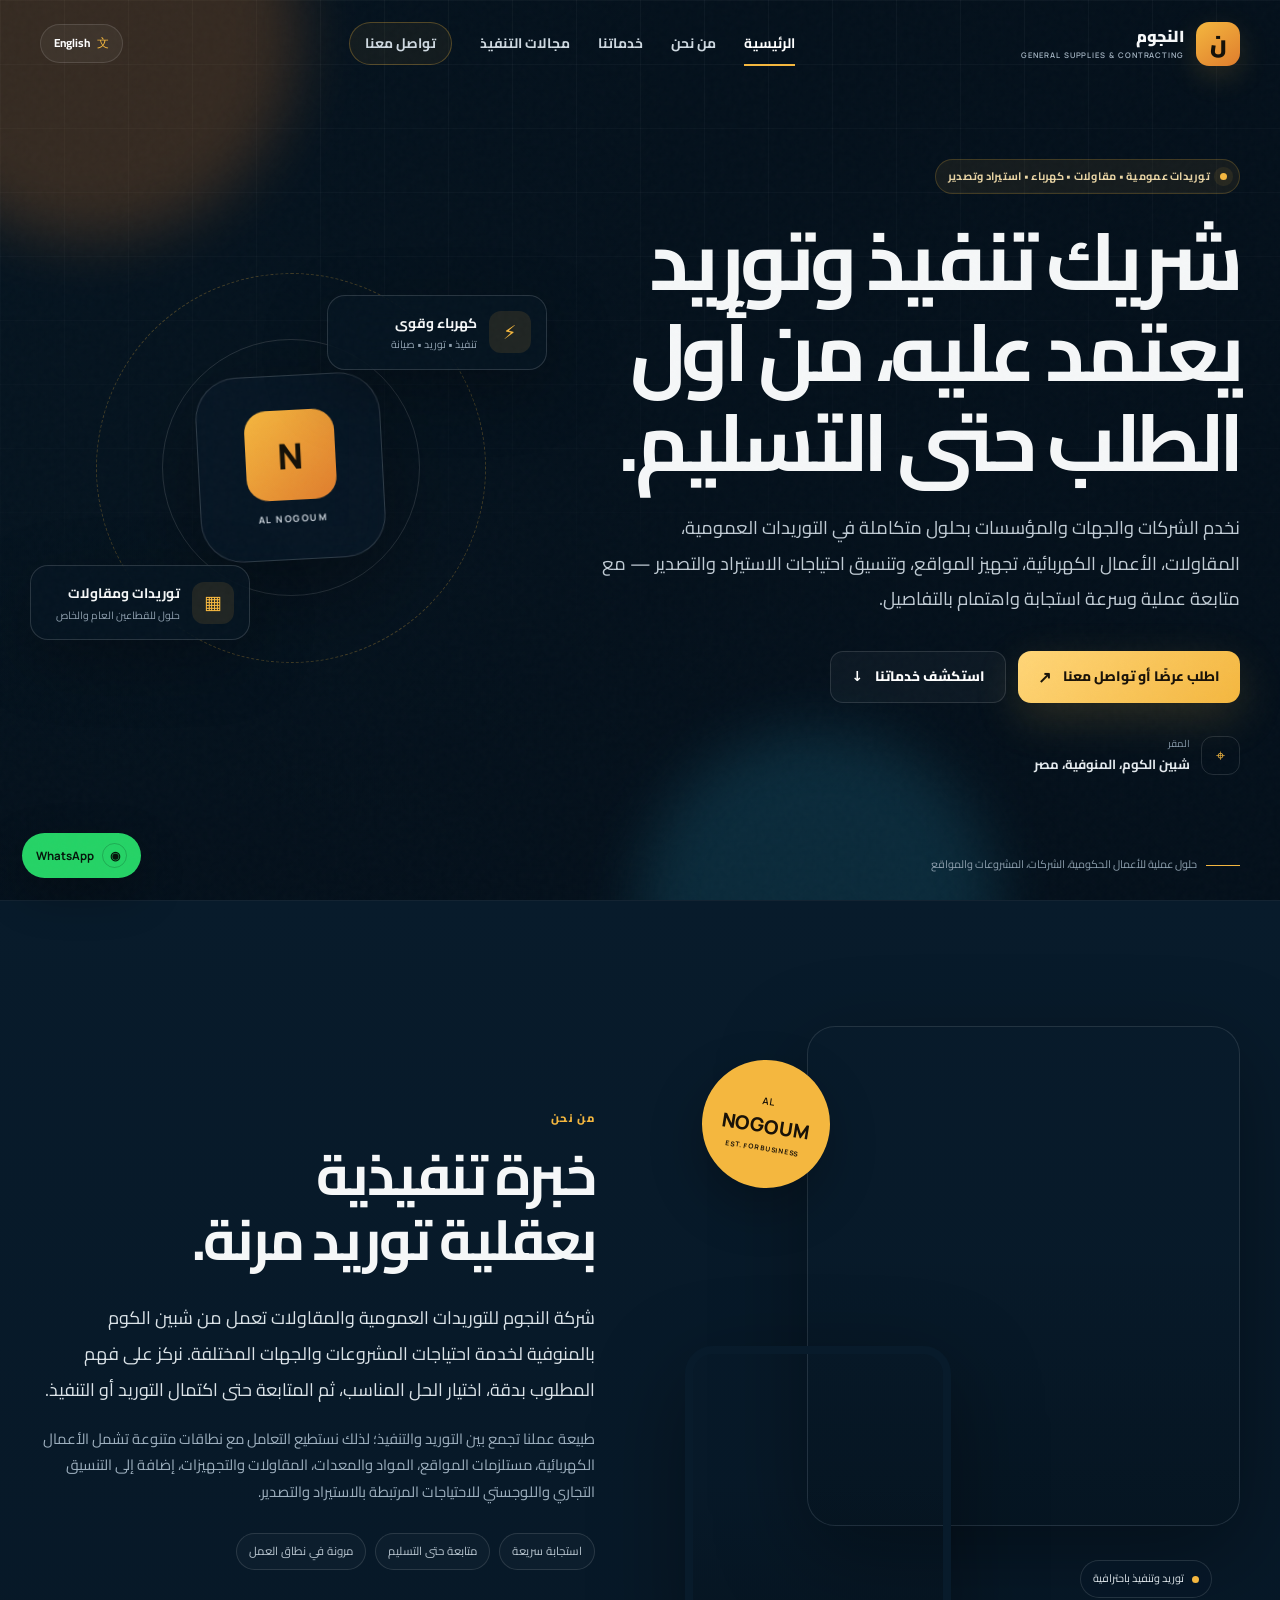
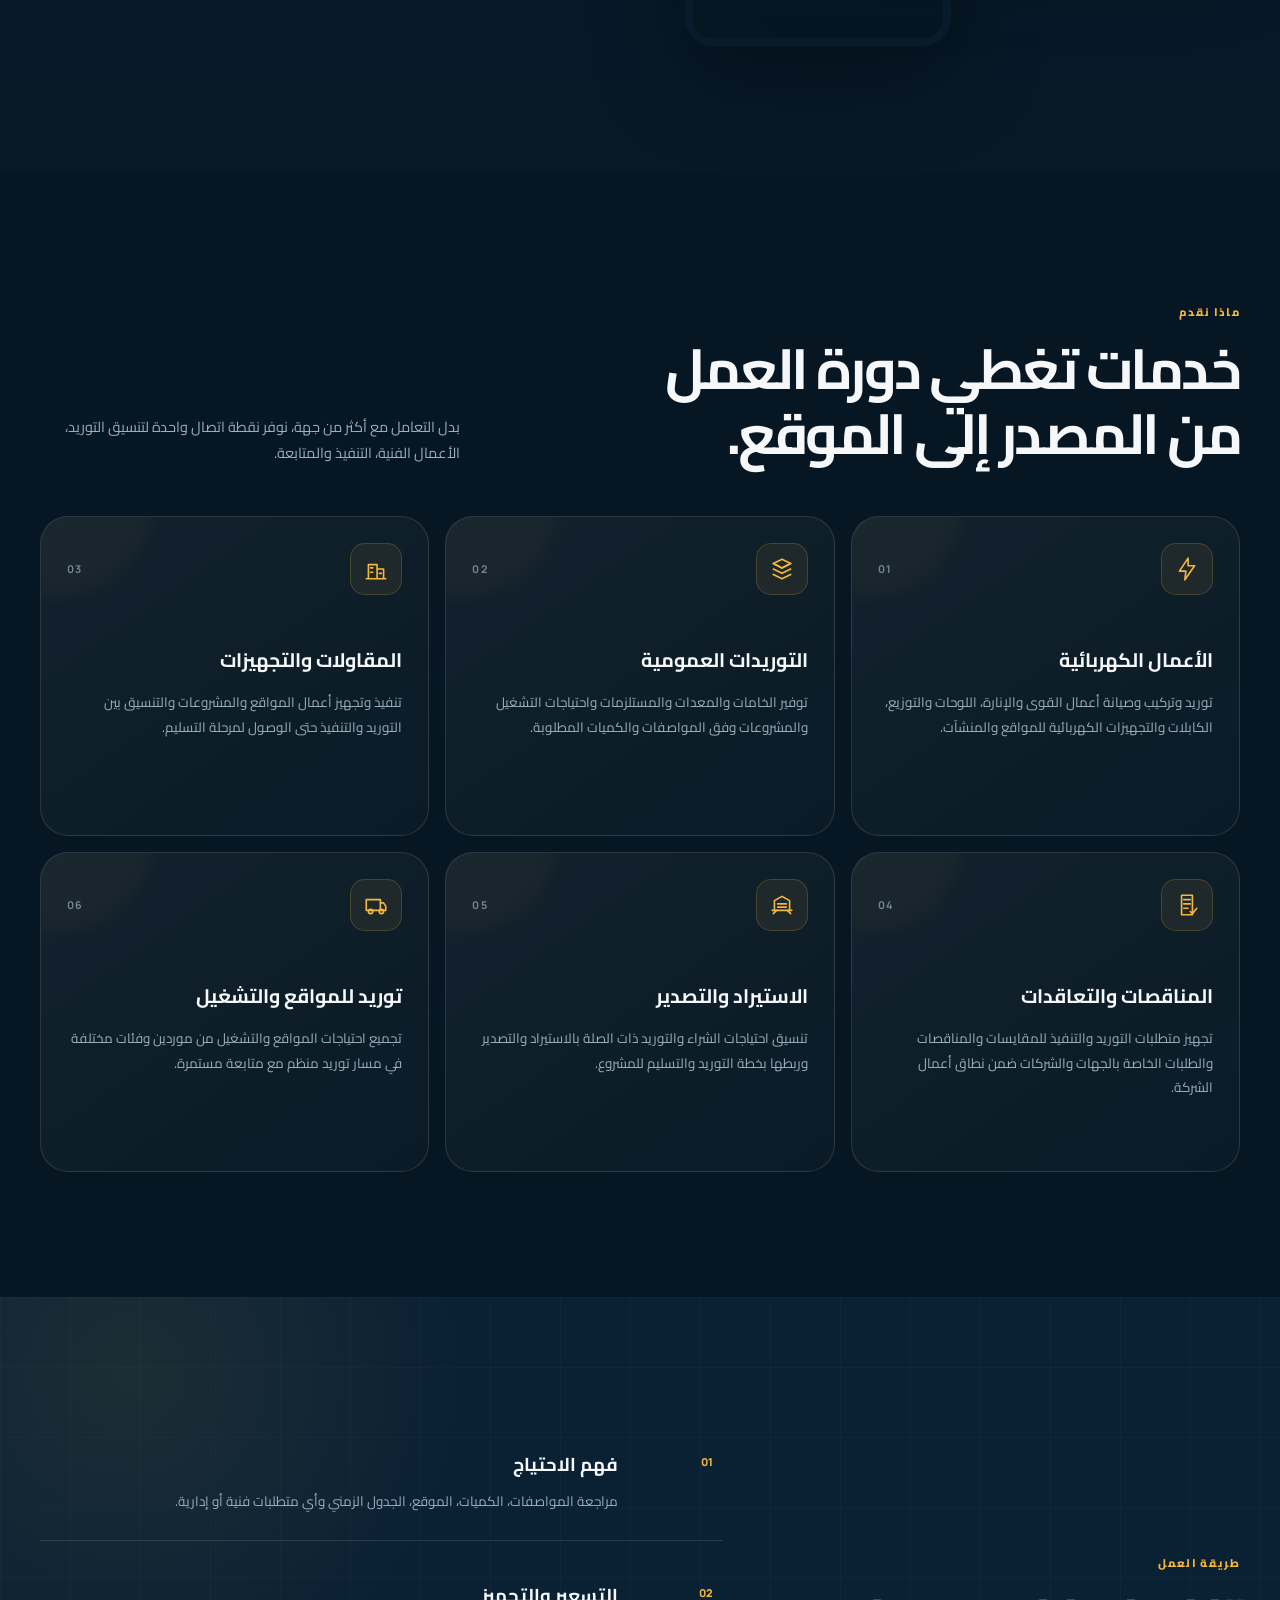
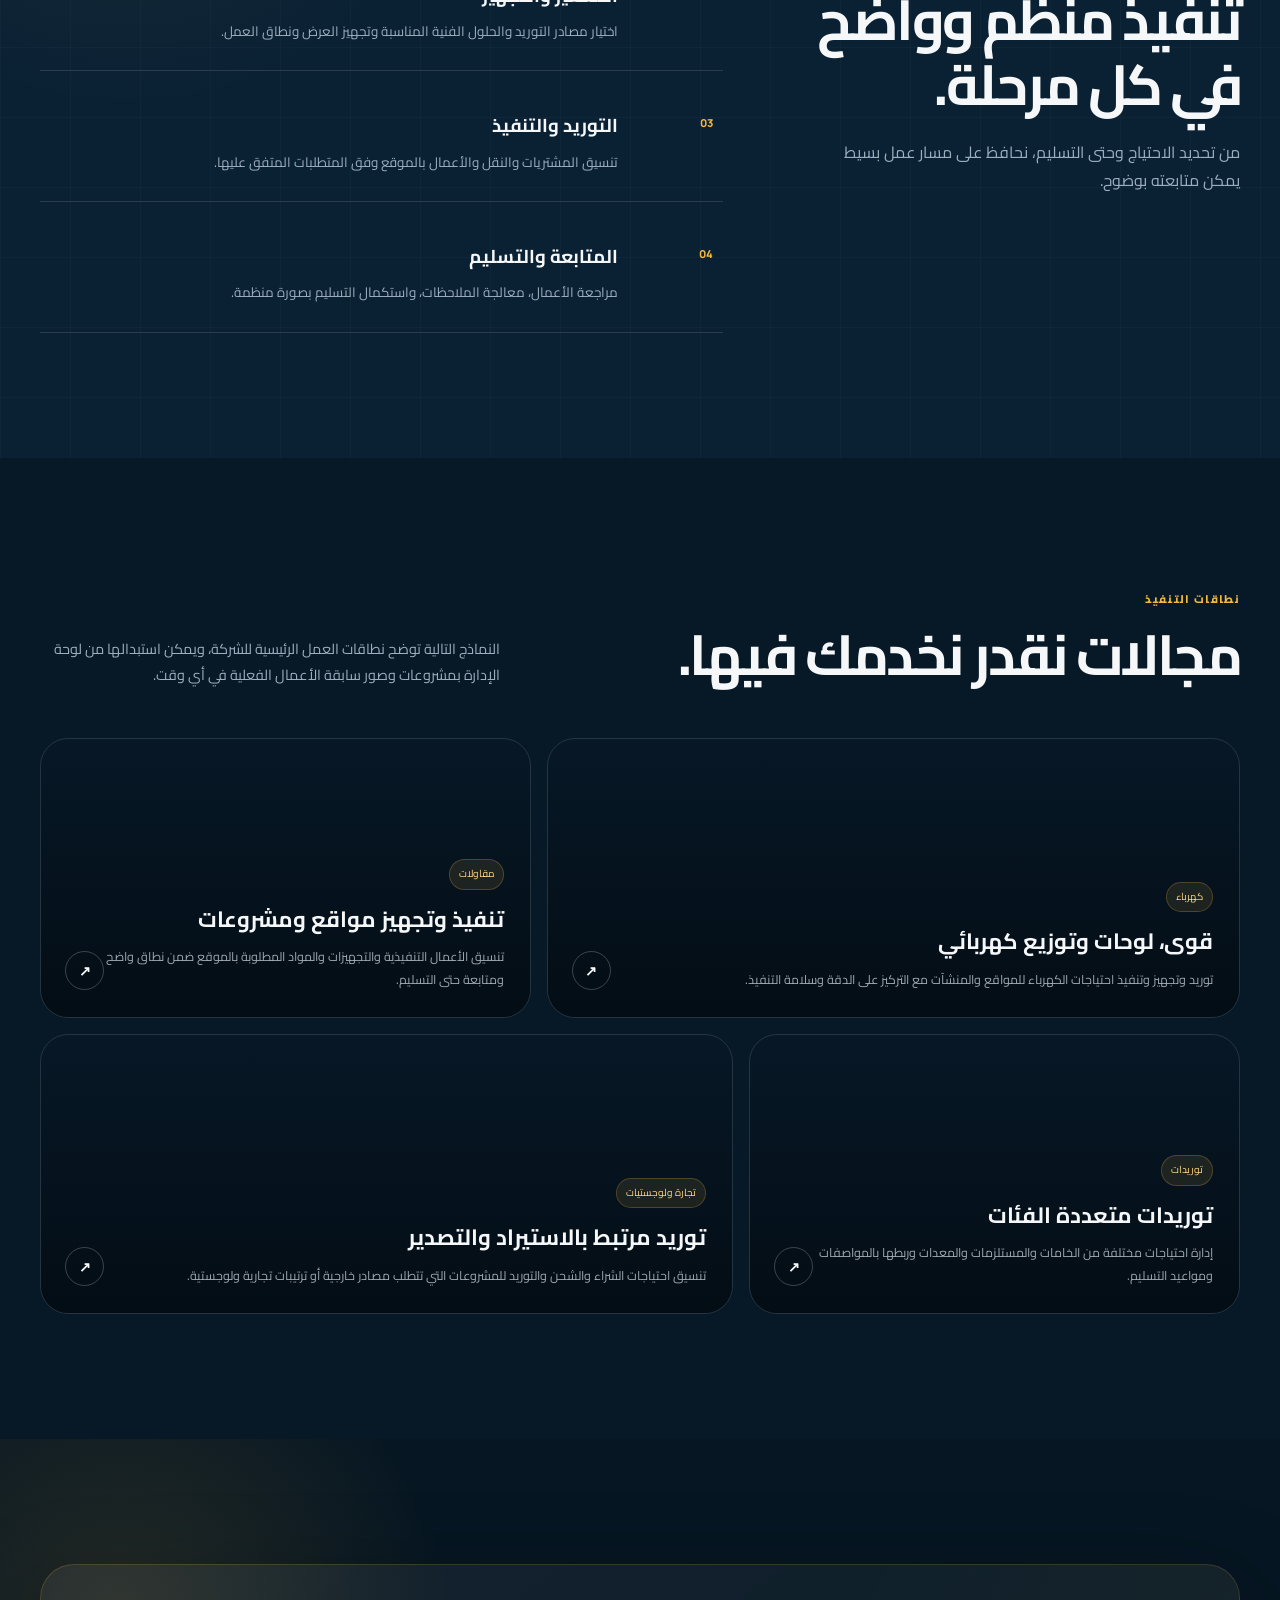
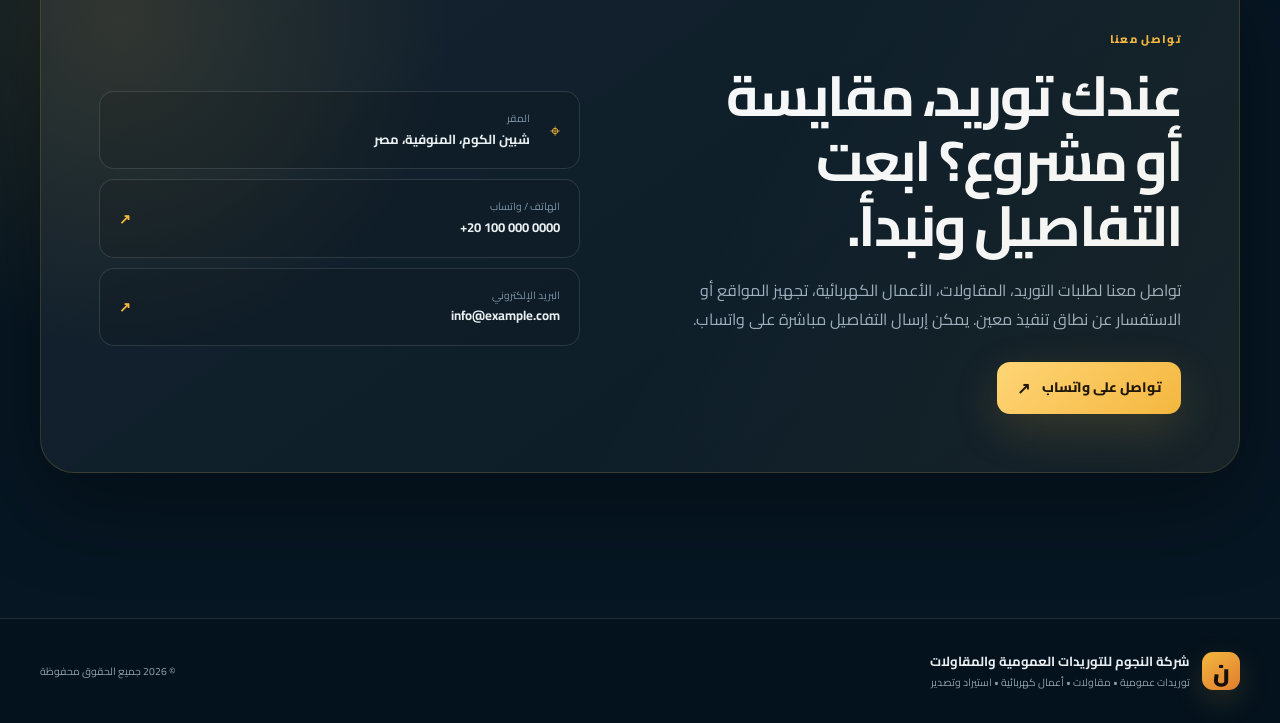
==== index.html @ 4155301f "Add files via upload" ====
<!DOCTYPE html>
<html lang="ar" dir="rtl">
<head>
  <meta charset="UTF-8" />
  <meta name="viewport" content="width=device-width, initial-scale=1.0" />
  <meta name="description" content="شركة النجوم للتوريدات العمومية والمقاولات - توريدات، مقاولات، أعمال كهربائية، واستيراد وتصدير من شبين الكوم، المنوفية." />
  <meta name="theme-color" content="#071827" />
  <meta property="og:type" content="website" />
  <meta property="og:title" content="شركة النجوم للتوريدات العمومية والمقاولات" />
  <meta property="og:description" content="توريدات عمومية، مقاولات، أعمال كهربائية، واستيراد وتصدير." />
  <title>شركة النجوم | للتوريدات العمومية والمقاولات</title>
  <link rel="icon" href="favicon.svg" type="image/svg+xml" />
  <link rel="preconnect" href="https://fonts.googleapis.com" />
  <link rel="preconnect" href="https://fonts.gstatic.com" crossorigin />
  <link rel="preconnect" href="https://images.pexels.com" />
  <link href="https://fonts.googleapis.com/css2?family=Cairo:wght@400;500;600;700;800;900&family=Manrope:wght@400;500;600;700;800&display=swap" rel="stylesheet" />
  <link rel="stylesheet" href="styles.css" />
</head>
<body>
  <div class="scroll-progress" id="scrollProgress"></div>
  <div class="cursor-glow" id="cursorGlow" aria-hidden="true"></div>
  <div class="grain" aria-hidden="true"></div>

  <header class="site-header" id="siteHeader">
    <div class="container nav-wrap">
      <a class="brand" href="#home" aria-label="Al Nogoum home">
        <span class="brand-logo-wrap">
          <img class="brand-logo" data-logo alt="" />
          <span class="brand-fallback">ن</span>
        </span>
        <span class="brand-copy">
          <strong data-short-name></strong>
          <small>GENERAL SUPPLIES &amp; CONTRACTING</small>
        </span>
      </a>

      <nav class="main-nav" id="mainNav" aria-label="Primary navigation">
        <a class="nav-link active" href="#home" data-nav="home"></a>
        <a class="nav-link" href="#about" data-nav="about"></a>
        <a class="nav-link" href="#services" data-nav="services"></a>
        <a class="nav-link" href="#projects" data-nav="projects"></a>
        <a class="nav-link nav-contact" href="#contact" data-nav="contact"></a>
      </nav>

      <div class="nav-actions">
        <button class="lang-toggle" id="langToggle" type="button" aria-label="Change language">
          <span class="lang-icon">文</span><b id="langToggleText">English</b>
        </button>
        <button class="menu-toggle" id="menuToggle" type="button" aria-expanded="false">
          <span></span><span></span><span></span>
        </button>
      </div>
    </div>
  </header>

  <main>
    <section class="hero" id="home">
      <div class="hero-media" id="heroMedia"></div>
      <div class="hero-shade"></div>
      <div class="hero-lines"></div>
      <div class="hero-orb hero-orb-a"></div>
      <div class="hero-orb hero-orb-b"></div>

      <div class="container hero-layout">
        <div class="hero-copy reveal">
          <div class="eyebrow"><span class="eyebrow-dot"></span><span data-copy="heroBadge"></span></div>
          <h1 data-copy="heroTitle"></h1>
          <p class="hero-subtitle" data-copy="heroSubtitle"></p>
          <div class="hero-actions">
            <a class="btn btn-primary" data-primary-whatsapp target="_blank" rel="noopener noreferrer">
              <span data-copy="heroPrimary"></span>
              <span class="btn-arrow">↗</span>
            </a>
            <a class="btn btn-ghost" href="#services"><span data-copy="heroSecondary"></span><span>↓</span></a>
          </div>
          <div class="hero-meta">
            <div class="meta-pin">⌖</div>
            <div><small data-copy="contactLocationLabel"></small><strong data-copy="location"></strong></div>
          </div>
        </div>

        <div class="hero-aside reveal delay-1">
          <div class="glass-card hero-card card-electrical">
            <div class="card-icon">⚡</div>
            <div><strong data-copy="heroCard1Title"></strong><span data-copy="heroCard1Text"></span></div>
          </div>
          <div class="glass-card hero-card card-supply">
            <div class="card-icon">▦</div>
            <div><strong data-copy="heroCard2Title"></strong><span data-copy="heroCard2Text"></span></div>
          </div>
          <div class="hero-emblem">
            <div class="emblem-ring ring-one"></div>
            <div class="emblem-ring ring-two"></div>
            <div class="emblem-core">
              <img class="hero-logo" data-logo alt="" />
              <span class="hero-logo-fallback">N</span>
              <small>AL NOGOUM</small>
            </div>
          </div>
        </div>
      </div>

      <div class="hero-bottom container">
        <div class="trust-line"><i></i><span data-copy="trustLine"></span></div>
        <a href="#about" class="scroll-cue"><span data-copy="heroScroll"></span><b>↓</b></a>
      </div>
    </section>

    <section class="about section" id="about">
      <div class="container about-layout">
        <div class="about-media reveal">
          <figure class="about-photo about-photo-main" id="aboutMain"></figure>
          <figure class="about-photo about-photo-side" id="aboutSide"></figure>
          <div class="about-stamp"><span>AL</span><strong>NOGOUM</strong><small>EST. FOR BUSINESS</small></div>
          <div class="photo-label"><i></i><span data-copy="aboutImageLabel"></span></div>
        </div>
        <div class="about-copy reveal delay-1">
          <span class="section-kicker" data-copy="aboutKicker"></span>
          <h2 data-copy="aboutTitle"></h2>
          <p class="lead" data-copy="aboutText1"></p>
          <p data-copy="aboutText2"></p>
          <div class="about-pills">
            <span data-copy="aboutPill1"></span>
            <span data-copy="aboutPill2"></span>
            <span data-copy="aboutPill3"></span>
          </div>
        </div>
      </div>
    </section>

    <section class="services section" id="services">
      <div class="container">
        <div class="section-heading reveal">
          <div>
            <span class="section-kicker" data-copy="servicesKicker"></span>
            <h2 data-copy="servicesTitle"></h2>
          </div>
          <p data-copy="servicesIntro"></p>
        </div>
        <div class="services-grid" id="servicesGrid"></div>
      </div>
    </section>

    <section class="process section">
      <div class="process-bg"></div>
      <div class="container process-layout">
        <div class="process-intro reveal">
          <span class="section-kicker" data-copy="processKicker"></span>
          <h2 data-copy="processTitle"></h2>
          <p data-copy="processIntro"></p>
        </div>
        <div class="process-steps" id="processSteps"></div>
      </div>
    </section>

    <section class="projects section" id="projects">
      <div class="container">
        <div class="section-heading reveal">
          <div>
            <span class="section-kicker" data-copy="projectsKicker"></span>
            <h2 data-copy="projectsTitle"></h2>
          </div>
          <p data-copy="projectsIntro"></p>
        </div>
        <div class="projects-grid" id="projectsGrid"></div>
      </div>
    </section>

    <section class="contact section" id="contact">
      <div class="contact-glow"></div>
      <div class="container">
        <div class="contact-panel reveal">
          <div class="contact-copy">
            <span class="section-kicker" data-copy="contactKicker"></span>
            <h2 data-copy="contactTitle"></h2>
            <p data-copy="contactText"></p>
            <a class="btn btn-primary contact-cta" data-primary-whatsapp target="_blank" rel="noopener noreferrer">
              <span data-copy="contactWhatsapp"></span><span class="btn-arrow">↗</span>
            </a>
          </div>
          <div class="contact-details">
            <div class="contact-location-block">
              <span>⌖</span>
              <div><small data-copy="contactLocationLabel"></small><strong data-copy="location"></strong></div>
            </div>
            <div id="phonesList"></div>
            <div id="emailsList"></div>
          </div>
        </div>
      </div>
    </section>
  </main>

  <footer class="site-footer">
    <div class="container footer-wrap">
      <div class="footer-brand">
        <span class="brand-logo-wrap mini"><img class="brand-logo" data-logo alt="" /><span class="brand-fallback">ن</span></span>
        <div><strong data-copy="companyName"></strong><p data-copy="footerLine"></p></div>
      </div>
      <div class="footer-note">© <span id="year"></span> <span data-copy="rights"></span></div>
    </div>
  </footer>

  <a class="floating-whatsapp" data-primary-whatsapp target="_blank" rel="noopener noreferrer" aria-label="WhatsApp">
    <span class="wa-icon">◉</span><b>WhatsApp</b>
  </a>

  <script src="script.js"></script>
</body>
</html>
---- styles.css ----
:root{--bg:#071827;--bg-2:#0a2134;--bg-3:#0c2940;--accent:#f4b73f;--accent-2:#df7d2d;--text:#f5f7f8;--muted:#9dafbe;--line:rgba(255,255,255,.12);--panel:rgba(255,255,255,.055);--shadow:0 28px 90px rgba(0,0,0,.35);--radius:28px}
*{box-sizing:border-box;margin:0;padding:0}html{scroll-behavior:smooth;scroll-padding-top:88px}body{font-family:"Cairo",system-ui,sans-serif;background:var(--bg);color:var(--text);overflow-x:hidden;line-height:1.8}body.lang-en{font-family:"Manrope",system-ui,sans-serif;line-height:1.65}body.menu-open{overflow:hidden}a{text-decoration:none;color:inherit}button,input,textarea{font:inherit}.container{width:min(1200px,calc(100% - 44px));margin-inline:auto}.section{position:relative;padding:125px 0}.grain{position:fixed;inset:0;pointer-events:none;z-index:999;opacity:.1;background-image:url("data:image/svg+xml,%3Csvg viewBox='0 0 180 180' xmlns='http://www.w3.org/2000/svg'%3E%3Cfilter id='n'%3E%3CfeTurbulence type='fractalNoise' baseFrequency='.88' numOctaves='3' stitchTiles='stitch'/%3E%3C/filter%3E%3Crect width='100%25' height='100%25' filter='url(%23n)' opacity='.2'/%3E%3C/svg%3E")}.cursor-glow{position:fixed;width:480px;height:480px;border-radius:50%;background:radial-gradient(circle,rgba(244,183,63,.08),transparent 66%);pointer-events:none;z-index:0;transition:transform .12s linear}.scroll-progress{position:fixed;top:0;inset-inline-start:0;height:3px;width:0;z-index:1200;background:linear-gradient(90deg,var(--accent-2),var(--accent))}
.site-header{position:fixed;inset:0 0 auto;height:88px;z-index:1100;border-bottom:1px solid transparent;transition:.35s ease}.site-header.scrolled{height:76px;background:rgba(5,18,29,.8);backdrop-filter:blur(18px);border-color:var(--line);box-shadow:0 12px 35px rgba(0,0,0,.12)}.nav-wrap{height:100%;display:flex;align-items:center;justify-content:space-between;gap:24px}.brand{display:flex;align-items:center;gap:12px;min-width:210px}.brand-logo-wrap{width:44px;height:44px;border-radius:13px;display:grid;place-items:center;overflow:hidden;background:linear-gradient(145deg,var(--accent),var(--accent-2));box-shadow:0 10px 30px rgba(244,183,63,.16);flex:none}.brand-logo{width:100%;height:100%;object-fit:contain;background:#fff}.brand-fallback{width:100%;height:100%;display:grid;place-items:center;color:#151109;font-size:1.45rem;font-weight:900}.brand-copy{display:flex;flex-direction:column;line-height:1.15}.brand-copy strong{font-size:1rem;font-weight:900}.brand-copy small{font:600 .48rem/1.2 Manrope,sans-serif;letter-spacing:.12em;color:#a7b7c5;margin-top:5px}.main-nav{display:flex;align-items:center;gap:28px}.nav-link{position:relative;color:#ced8e0;font-size:.86rem;font-weight:700;transition:.25s}.nav-link::after{content:"";position:absolute;bottom:-10px;inset-inline-start:0;width:0;height:2px;background:var(--accent);transition:.25s}.nav-link:hover,.nav-link.active{color:#fff}.nav-link:hover::after,.nav-link.active::after{width:100%}.nav-contact{border:1px solid rgba(244,183,63,.28);padding:8px 15px;border-radius:999px;background:rgba(244,183,63,.06)}.nav-contact::after{display:none}.nav-actions{display:flex;align-items:center;gap:9px}.lang-toggle{border:1px solid var(--line);background:rgba(255,255,255,.045);color:#fff;border-radius:999px;padding:8px 13px;display:flex;align-items:center;gap:7px;cursor:pointer;transition:.25s}.lang-toggle:hover{border-color:rgba(244,183,63,.4);background:rgba(244,183,63,.08)}.lang-toggle b{font-size:.73rem}.lang-icon{font-size:.74rem;color:var(--accent)}.menu-toggle{display:none;width:42px;height:42px;background:transparent;border:0;cursor:pointer}.menu-toggle span{width:23px;height:2px;background:#fff;display:block;margin:5px auto;transition:.3s}
.hero{position:relative;min-height:100svh;display:flex;align-items:center;overflow:hidden;background:#061622;padding:130px 0 95px}.hero-media{position:absolute;inset:-3%;background-size:cover;background-position:center 46%;filter:saturate(.8) contrast(1.06);transform:scale(1.04);transition:transform .16s linear}.hero-shade{position:absolute;inset:0;background:linear-gradient(90deg,rgba(4,16,27,.97) 0%,rgba(4,16,27,.83) 48%,rgba(4,16,27,.35) 100%),linear-gradient(0deg,rgba(4,16,27,.85),transparent 45%)}html[dir="ltr"] .hero-shade{background:linear-gradient(90deg,rgba(4,16,27,.97) 0%,rgba(4,16,27,.83) 48%,rgba(4,16,27,.35) 100%),linear-gradient(0deg,rgba(4,16,27,.85),transparent 45%)}html[dir="rtl"] .hero-shade{background:linear-gradient(270deg,rgba(4,16,27,.97) 0%,rgba(4,16,27,.83) 48%,rgba(4,16,27,.35) 100%),linear-gradient(0deg,rgba(4,16,27,.85),transparent 45%)}.hero-lines{position:absolute;inset:0;background-image:linear-gradient(rgba(255,255,255,.035) 1px,transparent 1px),linear-gradient(90deg,rgba(255,255,255,.035) 1px,transparent 1px);background-size:64px 64px;mask-image:linear-gradient(to bottom,#000,transparent 82%)}.hero-orb{position:absolute;border-radius:50%;filter:blur(30px);opacity:.22;animation:floatOrb 9s ease-in-out infinite alternate}.hero-orb-a{width:420px;height:420px;background:var(--accent-2);top:-180px;inset-inline-end:-120px}.hero-orb-b{width:360px;height:360px;background:#2487a8;bottom:-190px;inset-inline-start:22%;animation-delay:-4s}@keyframes floatOrb{to{transform:translate3d(35px,30px,0) scale(1.08)}}.hero-layout{position:relative;z-index:2;display:grid;grid-template-columns:1.12fr .88fr;gap:60px;align-items:center}.hero-copy{max-width:770px}.eyebrow{display:inline-flex;align-items:center;gap:10px;border:1px solid rgba(244,183,63,.2);background:rgba(244,183,63,.07);padding:7px 12px;border-radius:999px;color:#e9d5a5;font-size:.68rem;font-weight:700;letter-spacing:.025em}.eyebrow-dot{width:7px;height:7px;border-radius:50%;background:var(--accent);box-shadow:0 0 0 6px rgba(244,183,63,.08);animation:pulse 2s infinite}@keyframes pulse{50%{box-shadow:0 0 0 11px rgba(244,183,63,0)}}.hero h1{font-size:clamp(3rem,6.3vw,6rem);line-height:1.12;letter-spacing:-.055em;margin-top:22px;max-width:820px;text-wrap:balance}.lang-en .hero h1{font-size:clamp(2.9rem,5.8vw,5.6rem);line-height:1.05}.hero-subtitle{margin-top:23px;color:#c1ccd5;font-size:clamp(1rem,1.6vw,1.14rem);max-width:720px;line-height:1.95}.lang-en .hero-subtitle{line-height:1.75}.hero-actions{display:flex;gap:12px;flex-wrap:wrap;margin-top:34px}.btn{min-height:52px;border-radius:13px;padding:0 20px;display:inline-flex;align-items:center;justify-content:center;gap:12px;font-size:.86rem;font-weight:800;transition:.28s}.btn-primary{background:linear-gradient(135deg,#ffd678,var(--accent));color:#191208;box-shadow:0 15px 45px rgba(244,183,63,.17)}.btn-primary:hover{transform:translateY(-3px);box-shadow:0 20px 55px rgba(244,183,63,.25)}.btn-ghost{border:1px solid var(--line);background:rgba(255,255,255,.035);color:#fff}.btn-ghost:hover{background:rgba(255,255,255,.08);transform:translateY(-3px)}.btn-arrow{font:800 1rem Manrope,sans-serif}.hero-meta{margin-top:32px;display:flex;align-items:center;gap:11px}.meta-pin{width:39px;height:39px;border-radius:12px;border:1px solid var(--line);display:grid;place-items:center;color:var(--accent)}.hero-meta div:last-child{display:flex;flex-direction:column}.hero-meta small{font-size:.62rem;color:#8698a8}.hero-meta strong{font-size:.82rem;color:#e4eaee}.hero-aside{position:relative;min-height:540px}.hero-emblem{position:absolute;inset:50% auto auto 50%;transform:translate(-50%,-50%);width:390px;aspect-ratio:1;display:grid;place-items:center}.emblem-ring{position:absolute;border-radius:50%;border:1px solid rgba(244,183,63,.25);animation:spin 18s linear infinite}.ring-one{inset:0;border-style:dashed}.ring-two{inset:17%;border-color:rgba(255,255,255,.13);animation-direction:reverse;animation-duration:13s}@keyframes spin{to{transform:rotate(360deg)}}.emblem-core{width:185px;height:185px;border-radius:42px;display:flex;flex-direction:column;align-items:center;justify-content:center;background:rgba(7,24,39,.62);backdrop-filter:blur(16px);border:1px solid rgba(255,255,255,.16);box-shadow:var(--shadow);transform:rotate(-3deg)}.hero-logo{width:95px;height:95px;object-fit:contain;border-radius:18px}.hero-logo-fallback{width:90px;height:90px;border-radius:22px;background:linear-gradient(135deg,var(--accent),var(--accent-2));color:#151108;display:grid;place-items:center;font:900 2.2rem Manrope,sans-serif}.emblem-core small{font:700 .58rem Manrope,sans-serif;letter-spacing:.16em;color:#cbd4dc;margin-top:12px}.glass-card{position:absolute;z-index:3;border:1px solid rgba(255,255,255,.14);background:rgba(6,22,35,.7);backdrop-filter:blur(16px);border-radius:18px;box-shadow:0 20px 65px rgba(0,0,0,.27)}.hero-card{min-width:220px;padding:15px;display:flex;align-items:center;gap:12px;animation:bob 4.8s ease-in-out infinite}.card-electrical{top:18%;inset-inline-start:-1%}.card-supply{bottom:18%;inset-inline-end:-2%;animation-delay:-2.3s}.card-icon{width:42px;height:42px;border-radius:12px;display:grid;place-items:center;background:rgba(244,183,63,.11);color:var(--accent);font-size:1.2rem}.hero-card div:last-child{display:flex;flex-direction:column}.hero-card strong{font-size:.86rem}.hero-card span{font-size:.65rem;color:#91a2b1}@keyframes bob{50%{transform:translateY(-10px)}}.hero-bottom{position:absolute;z-index:4;bottom:25px;inset-inline:0;display:flex;justify-content:space-between;align-items:center}.trust-line{display:flex;align-items:center;gap:9px;color:#8ea0af;font-size:.68rem}.trust-line i{width:34px;height:1px;background:var(--accent)}.scroll-cue{display:flex;align-items:center;gap:8px;font-size:.68rem;color:#9babb8}.scroll-cue b{color:var(--accent);animation:down 1.8s infinite}@keyframes down{50%{transform:translateY(5px)}}
.section-kicker{display:inline-block;color:var(--accent);font-size:.7rem;font-weight:800;text-transform:uppercase;letter-spacing:.12em}.about{background:linear-gradient(180deg,#081b2b,#071827);border-top:1px solid rgba(255,255,255,.05)}.about-layout{display:grid;grid-template-columns:1fr 1fr;gap:90px;align-items:center}.about-media{position:relative;min-height:620px}.about-photo{position:absolute;background-size:cover;background-position:center;border-radius:28px;border:1px solid rgba(255,255,255,.11);box-shadow:var(--shadow);overflow:hidden}.about-photo::after{content:"";position:absolute;inset:0;background:linear-gradient(0deg,rgba(3,14,22,.35),transparent 55%)}.about-photo-main{width:78%;height:500px;inset-inline-start:0;top:0}.about-photo-side{width:48%;height:300px;inset-inline-end:0;bottom:0;border:8px solid #081b2b}.about-stamp{position:absolute;inset-inline-end:3%;top:34px;width:128px;height:128px;border-radius:50%;background:var(--accent);color:#191208;display:flex;flex-direction:column;justify-content:center;align-items:center;line-height:1;box-shadow:0 20px 50px rgba(0,0,0,.25);transform:rotate(9deg)}.about-stamp span{font:600 .6rem Manrope,sans-serif;letter-spacing:.2em}.about-stamp strong{font:900 1.2rem Manrope,sans-serif;margin:5px 0}.about-stamp small{font:700 .42rem Manrope,sans-serif;letter-spacing:.12em}.photo-label{position:absolute;bottom:48px;inset-inline-start:28px;z-index:3;background:rgba(7,24,39,.78);backdrop-filter:blur(12px);border:1px solid var(--line);border-radius:999px;padding:8px 12px;display:flex;align-items:center;gap:8px;font-size:.68rem;color:#dfe6eb}.photo-label i{width:7px;height:7px;border-radius:50%;background:var(--accent)}.about-copy h2,.section-heading h2,.process-intro h2,.contact-copy h2{font-size:clamp(2.25rem,4.4vw,4.6rem);line-height:1.15;letter-spacing:-.045em;margin-top:12px;text-wrap:balance}.lang-en .about-copy h2,.lang-en .section-heading h2,.lang-en .process-intro h2,.lang-en .contact-copy h2{line-height:1.08}.about-copy .lead{margin-top:28px;font-size:1.12rem;color:#dbe3e8;line-height:2}.lang-en .about-copy .lead{line-height:1.75}.about-copy>p:not(.lead){margin-top:18px;color:var(--muted);font-size:.92rem}.about-pills{display:flex;gap:9px;flex-wrap:wrap;margin-top:28px}.about-pills span{border:1px solid var(--line);border-radius:999px;padding:7px 12px;color:#b8c5cf;font-size:.72rem;background:rgba(255,255,255,.025)}
.services{background:#061622}.section-heading{display:flex;justify-content:space-between;align-items:end;gap:60px;margin-bottom:50px}.section-heading>div{max-width:720px}.section-heading>p{max-width:460px;color:var(--muted);font-size:.9rem}.services-grid{display:grid;grid-template-columns:repeat(3,1fr);gap:16px}.service-card{position:relative;min-height:320px;padding:26px;border-radius:var(--radius);border:1px solid var(--line);background:linear-gradient(145deg,rgba(255,255,255,.055),rgba(255,255,255,.02));overflow:hidden;transition:.38s}.service-card::before{content:"";position:absolute;width:180px;height:180px;border-radius:50%;background:var(--accent);filter:blur(10px);opacity:.035;top:-100px;inset-inline-end:-70px;transition:.4s}.service-card:hover{transform:translateY(-8px);border-color:rgba(244,183,63,.32);background:linear-gradient(145deg,rgba(255,255,255,.075),rgba(255,255,255,.025))}.service-card:hover::before{opacity:.08;transform:scale(1.35)}.service-top{display:flex;align-items:center;justify-content:space-between}.service-icon{width:52px;height:52px;border-radius:15px;border:1px solid rgba(244,183,63,.2);background:rgba(244,183,63,.07);display:grid;place-items:center}.service-icon svg{width:26px;height:26px;stroke:var(--accent);fill:none;stroke-width:1.5;stroke-linecap:round;stroke-linejoin:round}.service-number{font:700 .67rem Manrope,sans-serif;letter-spacing:.13em;color:#6f8595}.service-card h3{font-size:1.22rem;margin-top:48px}.service-card p{color:var(--muted);font-size:.84rem;margin-top:12px}.service-line{position:absolute;bottom:0;inset-inline-start:0;width:0;height:3px;background:linear-gradient(90deg,var(--accent),var(--accent-2));transition:.4s}.service-card:hover .service-line{width:100%}
.process{background:#0a2134;overflow:hidden}.process-bg{position:absolute;inset:0;background:radial-gradient(circle at 10% 10%,rgba(244,183,63,.08),transparent 25%),linear-gradient(rgba(255,255,255,.02) 1px,transparent 1px),linear-gradient(90deg,rgba(255,255,255,.02) 1px,transparent 1px);background-size:auto,70px 70px,70px 70px}.process-layout{position:relative;display:grid;grid-template-columns:.78fr 1.22fr;gap:80px}.process-intro{position:sticky;top:125px;align-self:start}.process-intro p{margin-top:20px;color:var(--muted);max-width:460px}.process-steps{display:grid;gap:12px}.process-step{display:grid;grid-template-columns:70px 1fr;gap:25px;padding:26px 10px 27px;border-bottom:1px solid var(--line);transition:.3s;transition-delay:var(--delay)}.process-step:hover{padding-inline-start:20px;background:linear-gradient(90deg,rgba(244,183,63,.045),transparent)}.process-step>span{font:800 .68rem Manrope,sans-serif;color:var(--accent);padding-top:6px}.process-step h3{font-size:1.16rem}.process-step p{margin-top:7px;color:var(--muted);font-size:.84rem;max-width:600px}
.projects{background:#071827}.projects-grid{display:grid;grid-template-columns:repeat(12,1fr);grid-auto-rows:280px;gap:16px}.project-card{position:relative;border-radius:var(--radius);overflow:hidden;border:1px solid var(--line);isolation:isolate}.project-1,.project-4{grid-column:span 7}.project-2,.project-3{grid-column:span 5}.project-image{position:absolute;inset:0;background-size:cover;background-position:center;transition:transform .65s cubic-bezier(.2,.7,.2,1)}.project-overlay{position:absolute;inset:0;background:linear-gradient(0deg,rgba(3,12,19,.95) 0%,rgba(3,12,19,.35) 60%,rgba(3,12,19,.05) 100%)}.project-content{position:absolute;z-index:2;inset:auto 0 0;padding:26px}.project-content>span{display:inline-block;color:#ffd985;background:rgba(244,183,63,.1);border:1px solid rgba(244,183,63,.23);border-radius:999px;padding:5px 9px;font-size:.63rem}.project-content h3{font-size:1.38rem;margin-top:10px;max-width:520px}.project-content p{color:#b3c0ca;font-size:.78rem;margin-top:7px;max-width:570px;opacity:.88}.project-content b{position:absolute;inset-inline-end:24px;bottom:27px;width:39px;height:39px;border-radius:50%;border:1px solid rgba(255,255,255,.22);display:grid;place-items:center;font:800 .9rem Manrope,sans-serif;transition:.3s}.project-card:hover .project-image{transform:scale(1.07)}.project-card:hover .project-content b{background:var(--accent);color:#191208;border-color:var(--accent);transform:rotate(45deg)}
.contact{background:#061622;padding-bottom:145px;overflow:hidden}.contact-glow{position:absolute;width:700px;height:700px;border-radius:50%;background:radial-gradient(circle,rgba(244,183,63,.13),transparent 67%);inset-inline-end:-230px;top:-170px}.contact-panel{position:relative;display:grid;grid-template-columns:1.05fr .95fr;gap:70px;padding:58px;border:1px solid rgba(244,183,63,.18);border-radius:34px;background:linear-gradient(145deg,rgba(255,255,255,.06),rgba(255,255,255,.025));box-shadow:var(--shadow);overflow:hidden}.contact-panel::before{content:"";position:absolute;inset:0;background:linear-gradient(120deg,transparent 55%,rgba(244,183,63,.05));pointer-events:none}.contact-copy p{margin-top:18px;color:var(--muted);max-width:620px}.contact-cta{margin-top:28px}.contact-details{position:relative;z-index:1;display:flex;flex-direction:column;justify-content:center;gap:10px}.contact-location-block,.contact-item{display:flex;align-items:center;justify-content:space-between;gap:20px;padding:17px 19px;border:1px solid var(--line);border-radius:15px;background:rgba(0,0,0,.09)}.contact-location-block>span{color:var(--accent);font-size:1.15rem}.contact-location-block>div{flex:1;display:flex;flex-direction:column}.contact-location-block small,.contact-item small{color:#7f94a5;font-size:.65rem}.contact-location-block strong,.contact-item strong{font-size:.82rem;color:#e9eef1}.contact-item{transition:.25s}.contact-item>div{display:flex;flex-direction:column}.contact-item>span{font:800 .9rem Manrope,sans-serif;color:var(--accent)}.contact-item:hover{transform:translateX(var(--hover-shift,4px));background:rgba(255,255,255,.05);border-color:rgba(244,183,63,.28)}html[dir="rtl"] .contact-item{--hover-shift:-4px}
.site-footer{background:#04121d;border-top:1px solid var(--line);padding:31px 0;color:#8fa0ad}.footer-wrap{display:flex;align-items:center;justify-content:space-between;gap:30px}.footer-brand{display:flex;align-items:center;gap:12px}.brand-logo-wrap.mini{width:38px;height:38px;border-radius:11px}.footer-brand>div{display:flex;flex-direction:column}.footer-brand strong{color:#e8edf1;font-size:.82rem}.footer-brand p,.footer-note{font-size:.65rem}.floating-whatsapp{position:fixed;z-index:950;inset-inline-end:22px;bottom:22px;background:#25D366;color:#05140a;border-radius:999px;padding:10px 14px;display:flex;align-items:center;gap:8px;font:800 .72rem Manrope,sans-serif;box-shadow:0 16px 45px rgba(0,0,0,.28);transition:.25s}.floating-whatsapp:hover{transform:translateY(-4px)}.wa-icon{width:25px;height:25px;border:1px solid rgba(0,0,0,.18);border-radius:50%;display:grid;place-items:center}.reveal{opacity:0;transform:translateY(28px);transition:opacity .78s ease,transform .78s ease}.reveal.visible{opacity:1;transform:translateY(0)}.delay-1{transition-delay:.12s}
@media(max-width:1060px){.main-nav{gap:18px}.brand{min-width:auto}.hero-layout{grid-template-columns:1fr .78fr;gap:25px}.hero-aside{min-height:470px}.hero-emblem{width:340px}.services-grid{grid-template-columns:repeat(2,1fr)}}
@media(max-width:900px){.section{padding:92px 0}.site-header,.site-header.scrolled{height:74px}.brand-copy small{display:none}.menu-toggle{display:block;z-index:5}.main-nav{position:fixed;inset:0;background:rgba(4,18,29,.97);backdrop-filter:blur(18px);flex-direction:column;justify-content:center;gap:27px;opacity:0;pointer-events:none;transition:.3s}.main-nav.open{opacity:1;pointer-events:auto}.main-nav .nav-link{font-size:1.15rem}.menu-toggle.active span:nth-child(1){transform:translateY(7px) rotate(45deg)}.menu-toggle.active span:nth-child(2){opacity:0}.menu-toggle.active span:nth-child(3){transform:translateY(-7px) rotate(-45deg)}.hero{padding-top:120px;min-height:auto}.hero-layout{grid-template-columns:1fr}.hero-copy{max-width:760px}.hero-aside{min-height:390px}.hero-emblem{width:320px}.card-electrical{inset-inline-start:8%}.card-supply{inset-inline-end:7%}.hero-bottom{position:relative;bottom:auto;margin-top:30px;z-index:5}.about-layout{grid-template-columns:1fr;gap:55px}.about-media{min-height:560px;order:2}.about-copy{order:1}.section-heading{align-items:start;flex-direction:column;gap:20px}.process-layout{grid-template-columns:1fr;gap:45px}.process-intro{position:relative;top:auto}.contact-panel{grid-template-columns:1fr;gap:40px}.projects-grid{grid-auto-rows:300px}.project-card{grid-column:span 6!important}}
@media(max-width:620px){.container{width:min(100% - 26px,1200px)}.lang-toggle{padding:8px 10px}.lang-icon{display:none}.brand-logo-wrap{width:40px;height:40px}.hero{padding:106px 0 42px}.hero h1{font-size:clamp(2.45rem,12vw,3.55rem)}.lang-en .hero h1{font-size:clamp(2.35rem,11vw,3.35rem)}.hero-subtitle{font-size:.9rem;line-height:1.85}.hero-actions{flex-direction:column}.btn{width:100%}.hero-aside{min-height:325px}.hero-emblem{width:270px}.emblem-core{width:145px;height:145px;border-radius:32px}.hero-logo-fallback{width:72px;height:72px}.hero-card{min-width:170px;padding:11px}.hero-card strong{font-size:.72rem}.hero-card span{font-size:.57rem}.card-electrical{top:10%;inset-inline-start:0}.card-supply{bottom:8%;inset-inline-end:0}.hero-bottom{align-items:flex-start;gap:18px}.trust-line{max-width:70%}.scroll-cue span{display:none}.about-media{min-height:440px}.about-photo-main{height:370px;width:85%}.about-photo-side{height:215px;width:52%}.about-stamp{width:105px;height:105px;top:18px}.photo-label{bottom:26px;inset-inline-start:12px}.services-grid{grid-template-columns:1fr}.service-card{min-height:275px}.projects-grid{display:grid;grid-template-columns:1fr;grid-auto-rows:390px}.project-card{grid-column:1/-1!important}.project-content{padding:21px}.project-content p{padding-inline-end:34px}.project-content b{inset-inline-end:18px;bottom:20px}.process-step{grid-template-columns:48px 1fr;gap:13px;padding:22px 0}.contact-panel{padding:28px 20px;border-radius:24px}.contact-location-block,.contact-item{padding:14px}.footer-wrap{align-items:flex-start;flex-direction:column}.floating-whatsapp b{display:none}.floating-whatsapp{width:48px;height:48px;padding:0;justify-content:center}.cursor-glow{display:none}}
@media(prefers-reduced-motion:reduce){*,*::before,*::after{animation-duration:.01ms!important;animation-iteration-count:1!important;scroll-behavior:auto!important;transition-duration:.01ms!important}}
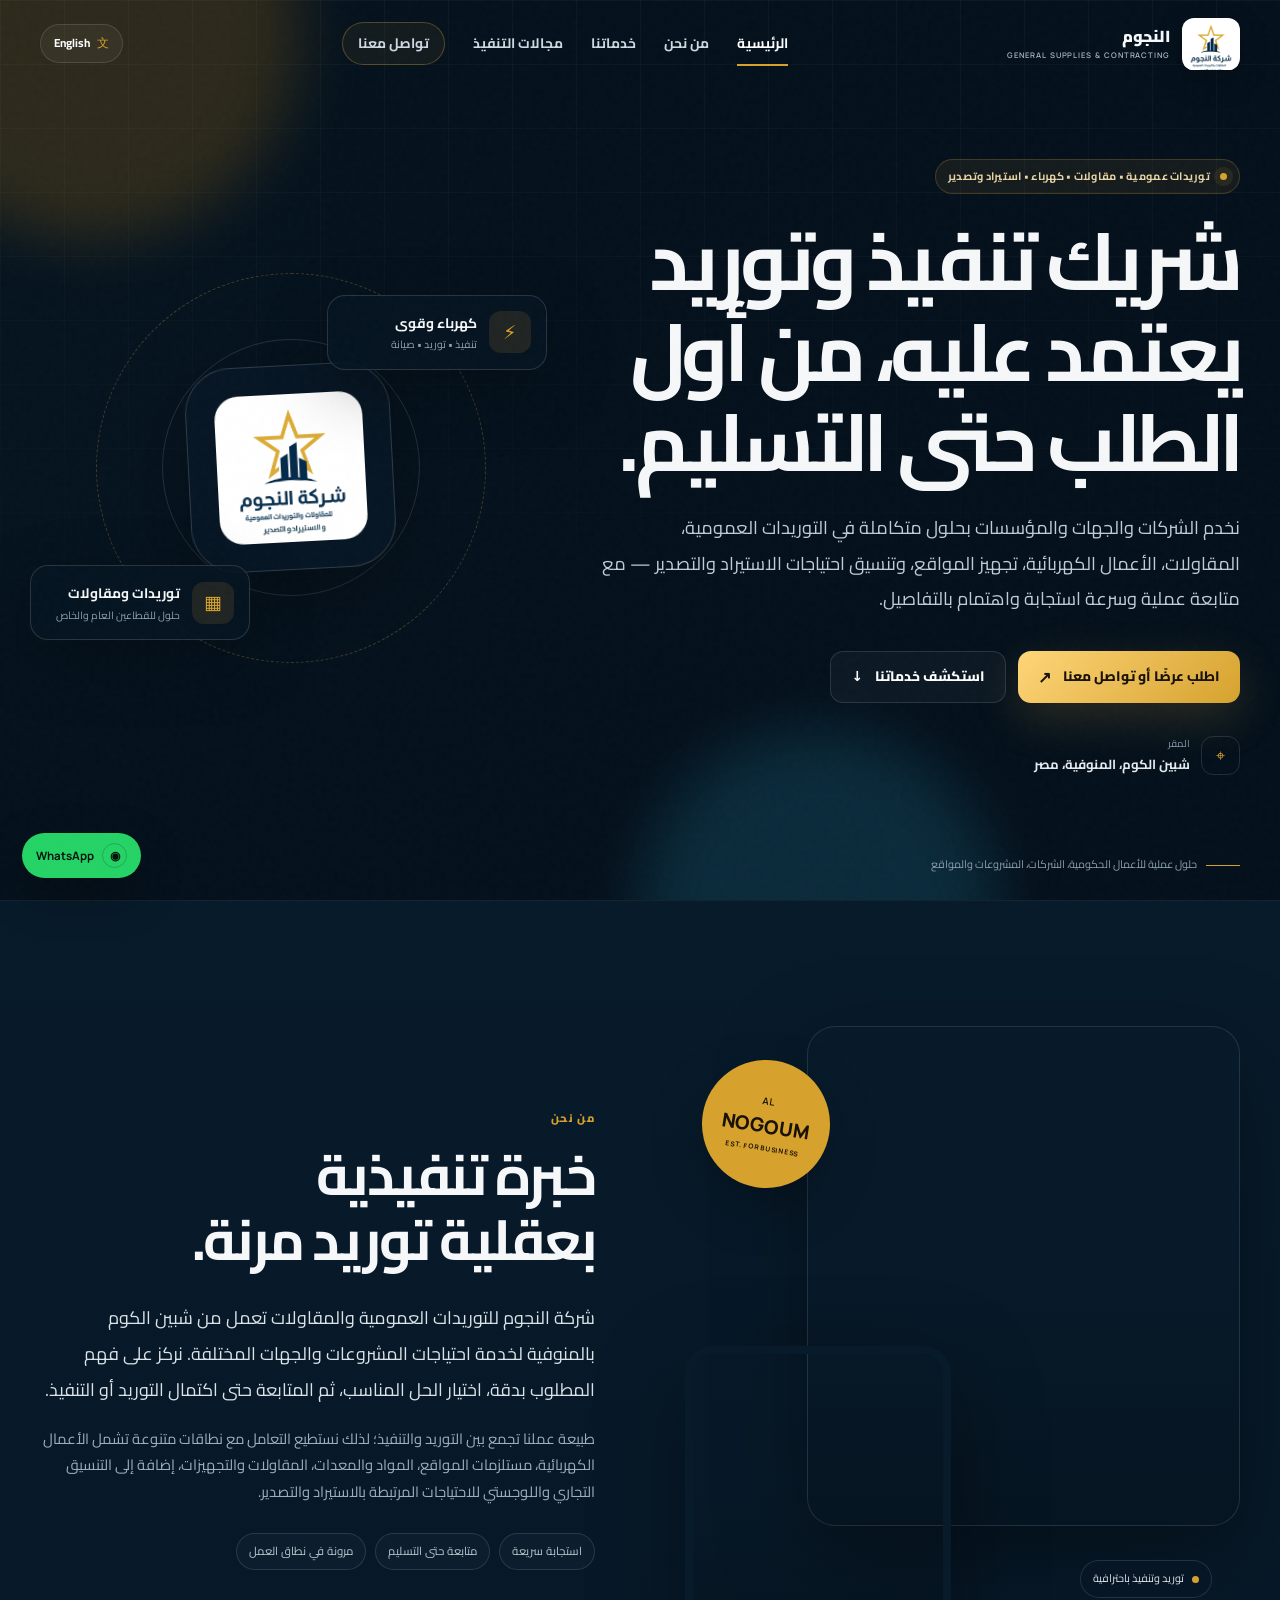
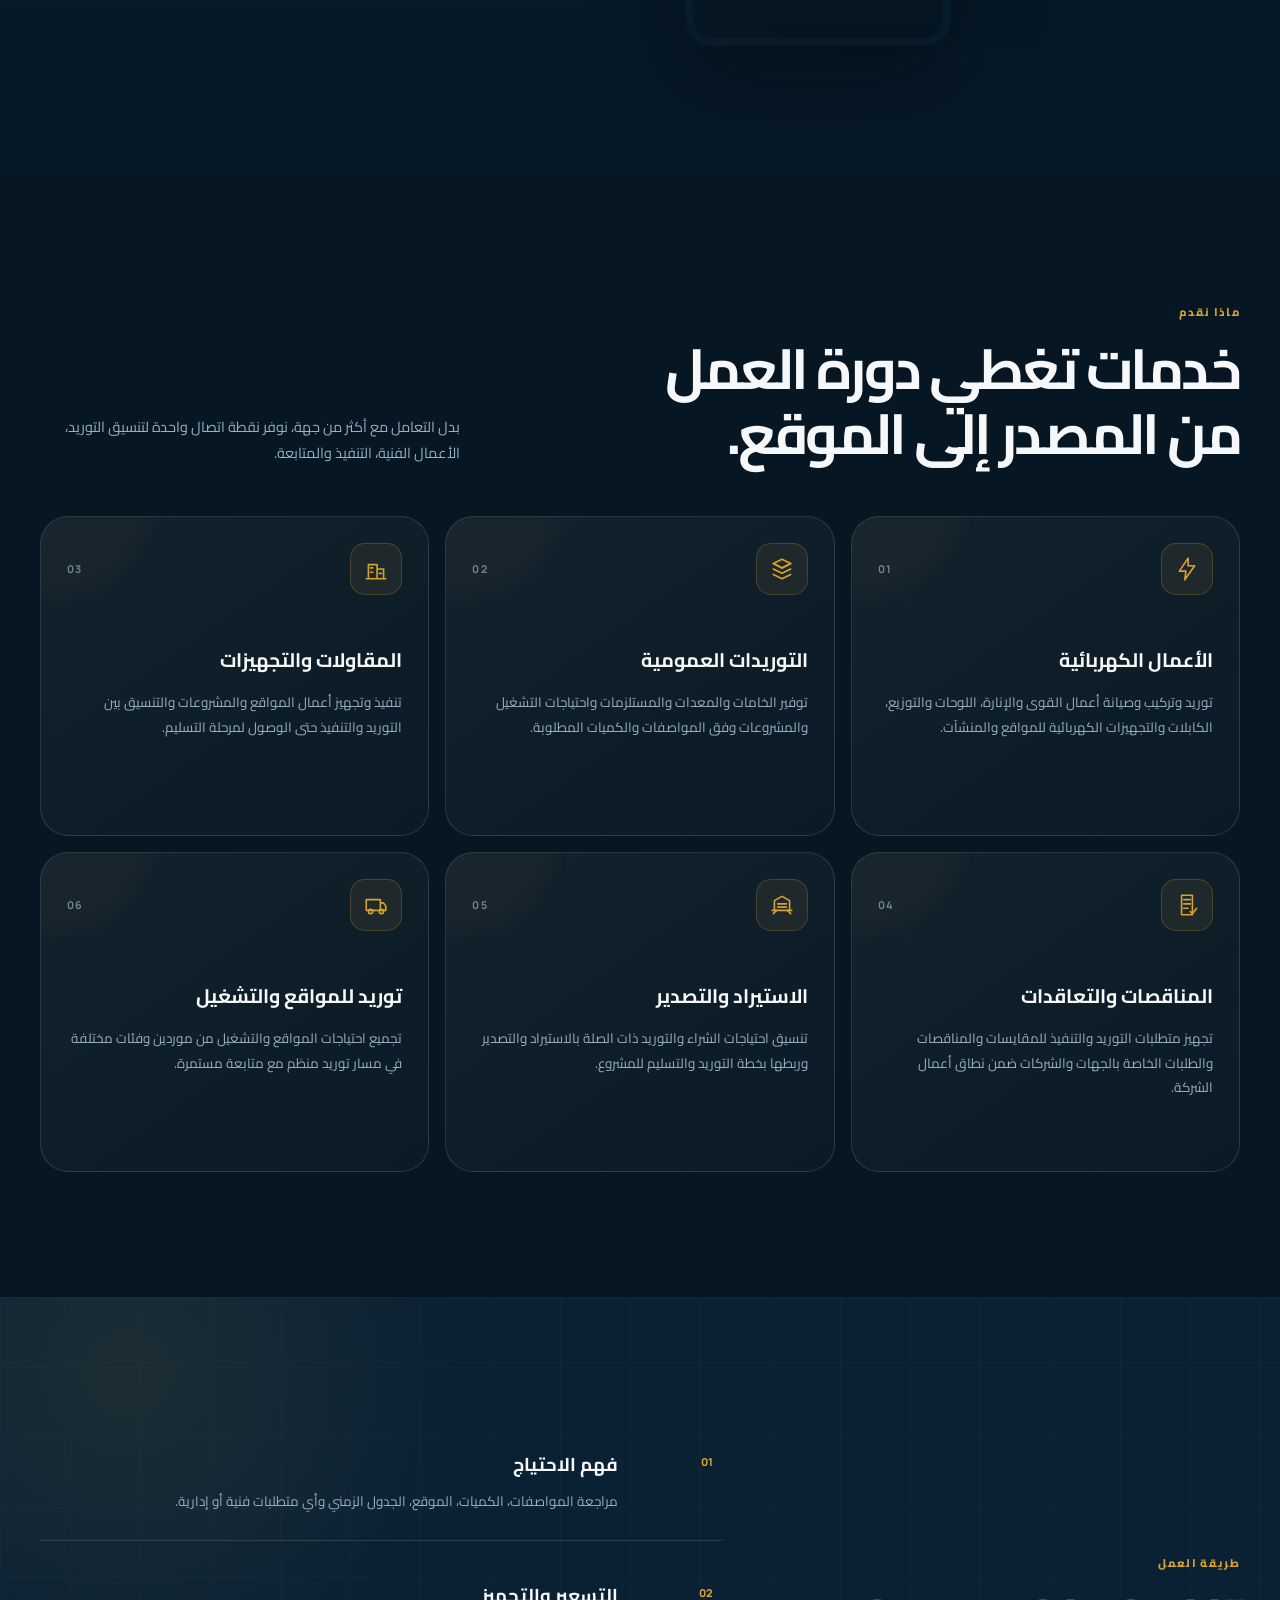
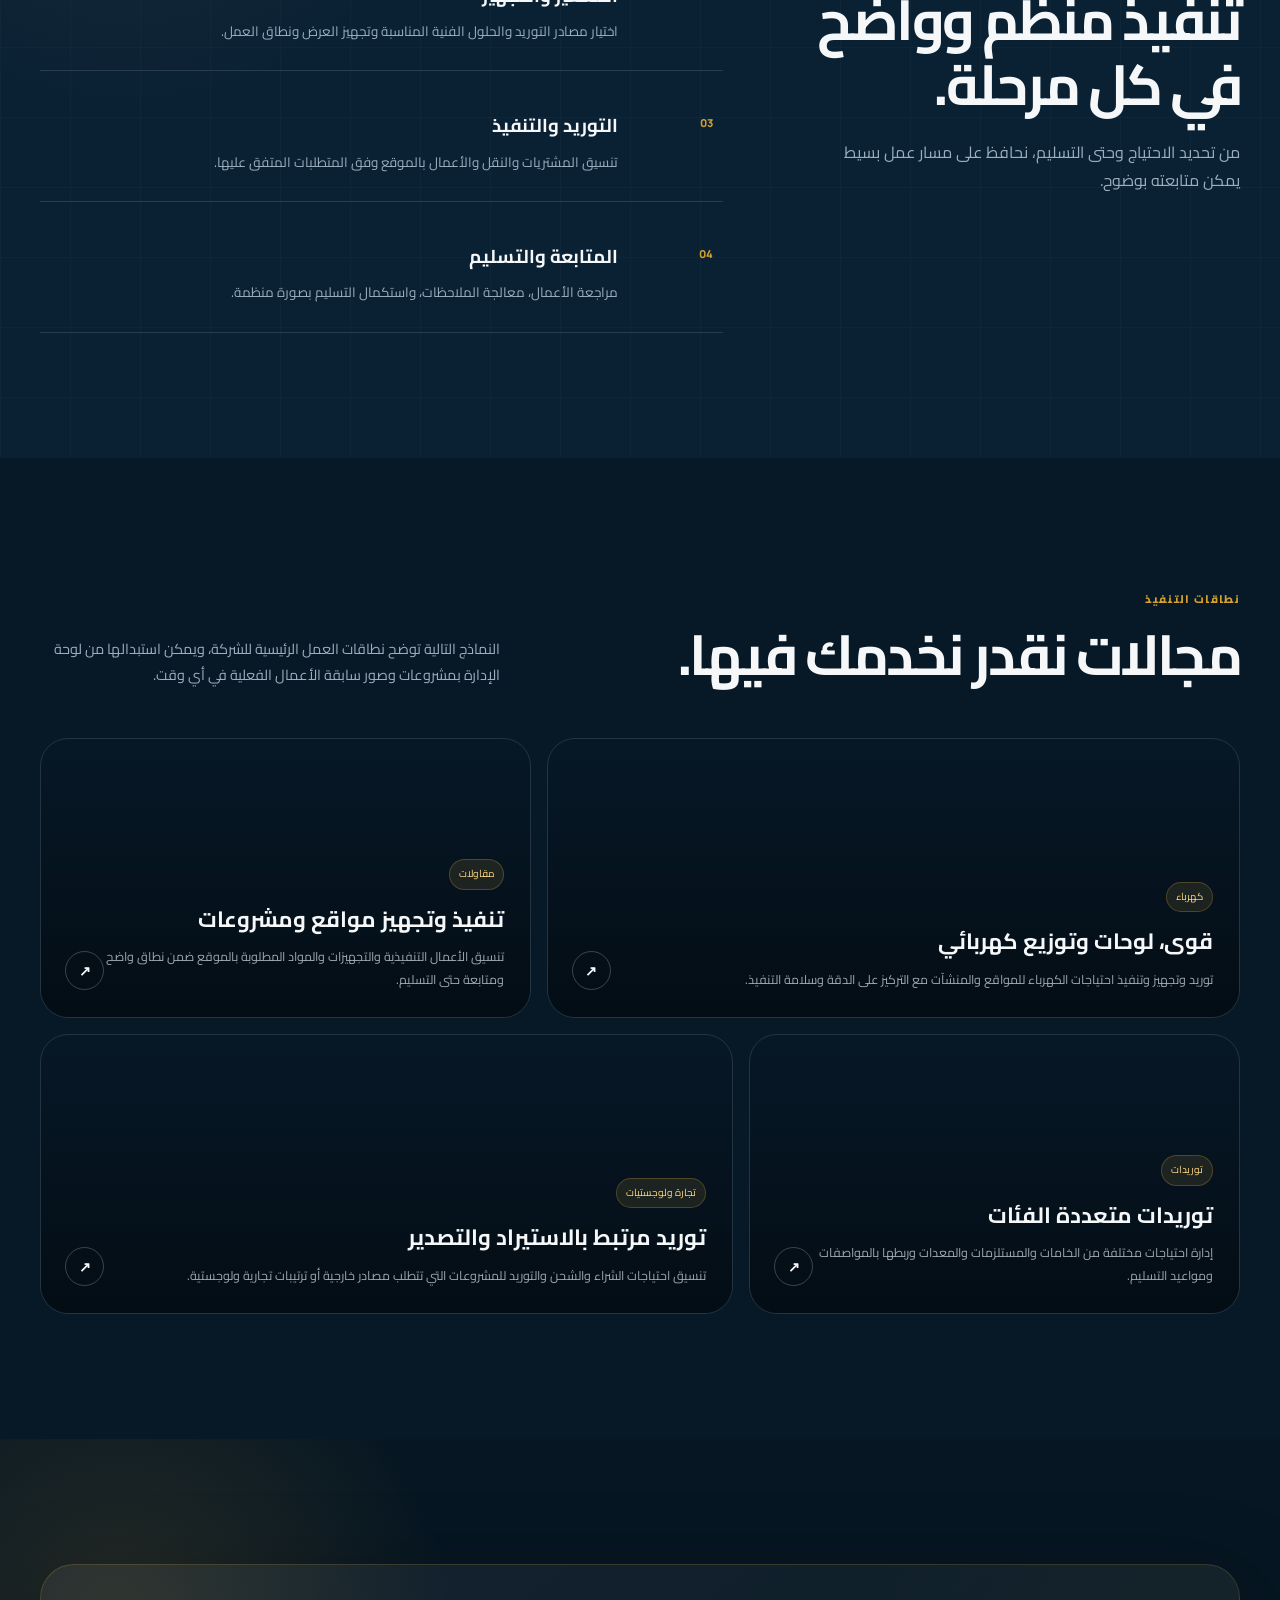
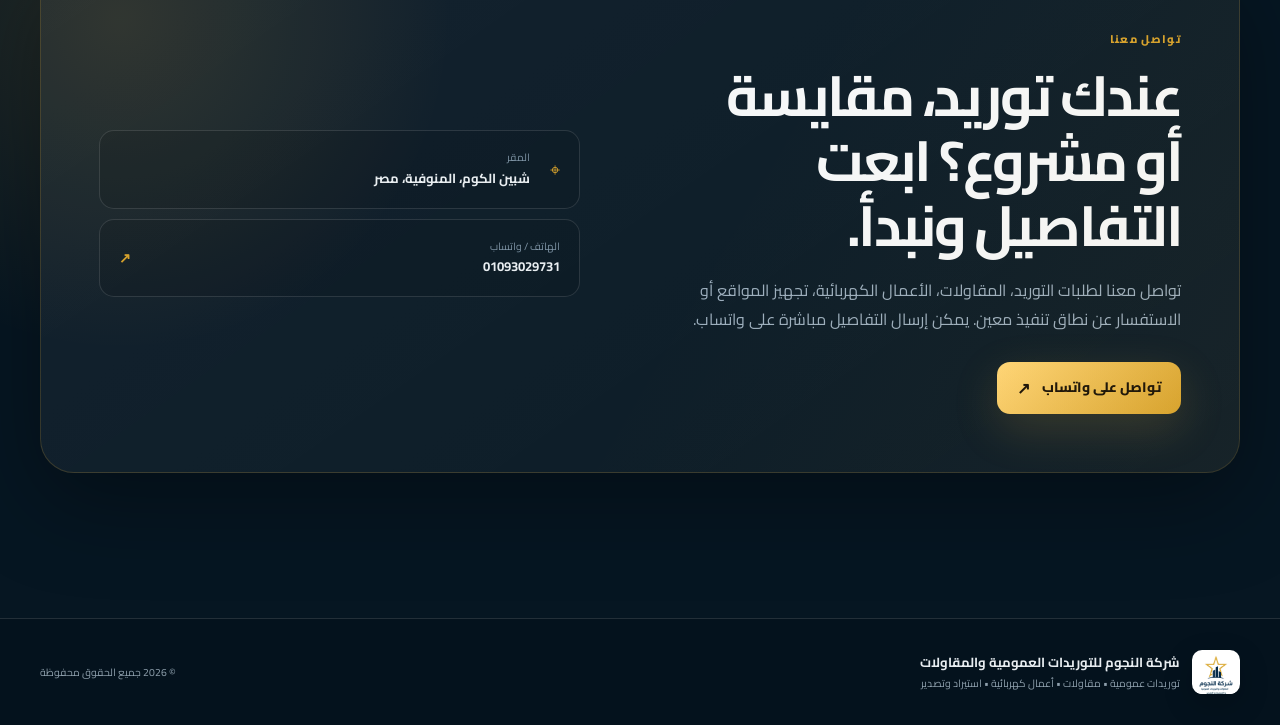
==== commit ec9f67c9: "Add files via upload" ====
--- a/index.html
+++ b/index.html
@@ -9,7 +9,9 @@
   <meta property="og:title" content="شركة النجوم للتوريدات العمومية والمقاولات" />
   <meta property="og:description" content="توريدات عمومية، مقاولات، أعمال كهربائية، واستيراد وتصدير." />
   <title>شركة النجوم | للتوريدات العمومية والمقاولات</title>
-  <link rel="icon" href="favicon.svg" type="image/svg+xml" />
+  <link rel="icon" href="assets/brand/alnogoom-logo.png" type="image/png" />
+  <link rel="apple-touch-icon" href="assets/brand/alnogoom-logo.png" />
+  <meta property="og:image" content="assets/brand/alnogoom-logo.png" />
   <link rel="preconnect" href="https://fonts.googleapis.com" />
   <link rel="preconnect" href="https://fonts.gstatic.com" crossorigin />
   <link rel="preconnect" href="https://images.pexels.com" />
@@ -25,7 +27,7 @@
     <div class="container nav-wrap">
       <a class="brand" href="#home" aria-label="Al Nogoum home">
         <span class="brand-logo-wrap">
-          <img class="brand-logo" data-logo alt="" />
+          <img class="brand-logo" data-logo alt="شعار شركة النجوم" />
           <span class="brand-fallback">ن</span>
         </span>
         <span class="brand-copy">
@@ -92,7 +94,7 @@
             <div class="emblem-ring ring-one"></div>
             <div class="emblem-ring ring-two"></div>
             <div class="emblem-core">
-              <img class="hero-logo" data-logo alt="" />
+              <img class="hero-logo" data-logo alt="شعار شركة النجوم" />
               <span class="hero-logo-fallback">N</span>
               <small>AL NOGOUM</small>
             </div>
@@ -194,7 +196,7 @@
   <footer class="site-footer">
     <div class="container footer-wrap">
       <div class="footer-brand">
-        <span class="brand-logo-wrap mini"><img class="brand-logo" data-logo alt="" /><span class="brand-fallback">ن</span></span>
+        <span class="brand-logo-wrap mini"><img class="brand-logo" data-logo alt="شعار شركة النجوم" /><span class="brand-fallback">ن</span></span>
         <div><strong data-copy="companyName"></strong><p data-copy="footerLine"></p></div>
       </div>
       <div class="footer-note">© <span id="year"></span> <span data-copy="rights"></span></div>
--- a/styles.css
+++ b/styles.css
@@ -12,3 +12,141 @@
 @media(max-width:900px){.section{padding:92px 0}.site-header,.site-header.scrolled{height:74px}.brand-copy small{display:none}.menu-toggle{display:block;z-index:5}.main-nav{position:fixed;inset:0;background:rgba(4,18,29,.97);backdrop-filter:blur(18px);flex-direction:column;justify-content:center;gap:27px;opacity:0;pointer-events:none;transition:.3s}.main-nav.open{opacity:1;pointer-events:auto}.main-nav .nav-link{font-size:1.15rem}.menu-toggle.active span:nth-child(1){transform:translateY(7px) rotate(45deg)}.menu-toggle.active span:nth-child(2){opacity:0}.menu-toggle.active span:nth-child(3){transform:translateY(-7px) rotate(-45deg)}.hero{padding-top:120px;min-height:auto}.hero-layout{grid-template-columns:1fr}.hero-copy{max-width:760px}.hero-aside{min-height:390px}.hero-emblem{width:320px}.card-electrical{inset-inline-start:8%}.card-supply{inset-inline-end:7%}.hero-bottom{position:relative;bottom:auto;margin-top:30px;z-index:5}.about-layout{grid-template-columns:1fr;gap:55px}.about-media{min-height:560px;order:2}.about-copy{order:1}.section-heading{align-items:start;flex-direction:column;gap:20px}.process-layout{grid-template-columns:1fr;gap:45px}.process-intro{position:relative;top:auto}.contact-panel{grid-template-columns:1fr;gap:40px}.projects-grid{grid-auto-rows:300px}.project-card{grid-column:span 6!important}}
 @media(max-width:620px){.container{width:min(100% - 26px,1200px)}.lang-toggle{padding:8px 10px}.lang-icon{display:none}.brand-logo-wrap{width:40px;height:40px}.hero{padding:106px 0 42px}.hero h1{font-size:clamp(2.45rem,12vw,3.55rem)}.lang-en .hero h1{font-size:clamp(2.35rem,11vw,3.35rem)}.hero-subtitle{font-size:.9rem;line-height:1.85}.hero-actions{flex-direction:column}.btn{width:100%}.hero-aside{min-height:325px}.hero-emblem{width:270px}.emblem-core{width:145px;height:145px;border-radius:32px}.hero-logo-fallback{width:72px;height:72px}.hero-card{min-width:170px;padding:11px}.hero-card strong{font-size:.72rem}.hero-card span{font-size:.57rem}.card-electrical{top:10%;inset-inline-start:0}.card-supply{bottom:8%;inset-inline-end:0}.hero-bottom{align-items:flex-start;gap:18px}.trust-line{max-width:70%}.scroll-cue span{display:none}.about-media{min-height:440px}.about-photo-main{height:370px;width:85%}.about-photo-side{height:215px;width:52%}.about-stamp{width:105px;height:105px;top:18px}.photo-label{bottom:26px;inset-inline-start:12px}.services-grid{grid-template-columns:1fr}.service-card{min-height:275px}.projects-grid{display:grid;grid-template-columns:1fr;grid-auto-rows:390px}.project-card{grid-column:1/-1!important}.project-content{padding:21px}.project-content p{padding-inline-end:34px}.project-content b{inset-inline-end:18px;bottom:20px}.process-step{grid-template-columns:48px 1fr;gap:13px;padding:22px 0}.contact-panel{padding:28px 20px;border-radius:24px}.contact-location-block,.contact-item{padding:14px}.footer-wrap{align-items:flex-start;flex-direction:column}.floating-whatsapp b{display:none}.floating-whatsapp{width:48px;height:48px;padding:0;justify-content:center}.cursor-glow{display:none}}
 @media(prefers-reduced-motion:reduce){*,*::before,*::after{animation-duration:.01ms!important;animation-iteration-count:1!important;scroll-behavior:auto!important;transition-duration:.01ms!important}}
+
+
+/* V3 — official brand logo integration */
+.has-logo .brand-logo-wrap{width:58px;height:52px;border-radius:12px;background:#fff;padding:2px;box-shadow:0 10px 30px rgba(0,0,0,.2)}
+.has-logo .brand-logo{object-fit:contain;border-radius:9px;background:#fff}
+.has-logo .hero-logo{width:148px;height:148px;object-fit:contain;border-radius:24px;background:#fff;padding:3px}
+.has-logo .emblem-core{width:205px;height:205px;border-radius:46px}
+.has-logo .emblem-core small{display:none}
+.has-logo .brand-logo-wrap.mini{width:48px;height:44px;border-radius:10px}
+
+/* V3 — polished phone layout */
+@media(max-width:620px){
+  :root{--radius:22px}
+  html{scroll-padding-top:70px}
+  body{line-height:1.75}
+  .container{width:min(calc(100% - 30px),1200px)}
+  .section{padding:72px 0}
+  .site-header,.site-header.scrolled{height:68px}
+  .nav-wrap{gap:8px}
+  .brand{gap:8px;min-width:0;flex:1}
+  .brand-copy{min-width:0}
+  .brand-copy strong{font-size:.78rem;white-space:nowrap;overflow:hidden;text-overflow:ellipsis;max-width:145px}
+  .brand-copy small{display:none}
+  .has-logo .brand-logo-wrap{width:46px;height:44px;border-radius:10px;padding:1px}
+  .nav-actions{gap:5px;flex:none}
+  .lang-toggle{padding:7px 9px;min-height:38px}
+  .lang-toggle b{font-size:.66rem}
+  .menu-toggle{width:38px;height:38px}
+
+  .hero{padding:92px 0 30px;min-height:auto;align-items:flex-start}
+  .hero-media{inset:-1%;background-position:center 42%}
+  .hero-shade{background:linear-gradient(180deg,rgba(4,16,27,.9),rgba(4,16,27,.94) 47%,rgba(4,16,27,.98)),linear-gradient(90deg,rgba(4,16,27,.45),rgba(4,16,27,.45))!important}
+  .hero-lines{background-size:44px 44px;opacity:.55}
+  .hero-layout{gap:8px}
+  .hero-copy{max-width:100%}
+  .eyebrow{max-width:100%;white-space:normal;line-height:1.55;font-size:.58rem;padding:6px 10px;gap:8px}
+  .eyebrow-dot{width:6px;height:6px;flex:none}
+  .hero h1{font-size:clamp(1.95rem,9.6vw,2.65rem);line-height:1.28;letter-spacing:-.035em;margin-top:16px;max-width:100%;text-wrap:pretty}
+  .lang-en .hero h1{font-size:clamp(1.88rem,8.8vw,2.5rem);line-height:1.12;letter-spacing:-.04em}
+  .hero-subtitle{margin-top:14px;font-size:.86rem;line-height:1.82;max-width:100%}
+  .lang-en .hero-subtitle{line-height:1.65}
+  .hero-actions{margin-top:21px;gap:9px}
+  .btn{min-height:47px;border-radius:12px;padding:0 16px;font-size:.8rem}
+  .hero-meta{margin-top:18px;gap:9px}
+  .meta-pin{width:36px;height:36px;border-radius:10px}
+  .hero-meta small{font-size:.58rem}
+  .hero-meta strong{font-size:.75rem}
+
+  .hero-aside{min-height:268px;margin-top:8px}
+  .hero-emblem{width:225px}
+  .emblem-core{width:126px;height:126px;border-radius:30px}
+  .has-logo .emblem-core{width:144px;height:144px;border-radius:32px}
+  .has-logo .hero-logo{width:124px;height:124px;border-radius:22px;padding:2px}
+  .hero-card{min-width:0;width:145px;padding:9px 10px;gap:8px;border-radius:14px}
+  .card-icon{width:34px;height:34px;border-radius:10px;font-size:.95rem;flex:none}
+  .hero-card strong{font-size:.66rem;line-height:1.35}
+  .hero-card span{font-size:.52rem;line-height:1.4}
+  .card-electrical{top:3%;inset-inline-start:0}
+  .card-supply{bottom:2%;inset-inline-end:0}
+  .hero-bottom{margin-top:12px;align-items:center;gap:8px}
+  .trust-line{max-width:92%;font-size:.58rem;line-height:1.6}
+  .trust-line i{width:22px;flex:none}
+  .scroll-cue{display:none}
+
+  .about-layout{gap:34px}
+  .about-copy h2,.section-heading h2,.process-intro h2,.contact-copy h2{font-size:clamp(1.8rem,8vw,2.35rem);line-height:1.28;letter-spacing:-.035em;margin-top:8px;text-wrap:pretty}
+  .lang-en .about-copy h2,.lang-en .section-heading h2,.lang-en .process-intro h2,.lang-en .contact-copy h2{line-height:1.12}
+  .section-kicker{font-size:.62rem;letter-spacing:.1em}
+  .about-copy .lead{margin-top:18px;font-size:.96rem;line-height:1.9}
+  .about-copy>p:not(.lead){margin-top:13px;font-size:.84rem;line-height:1.85}
+  .about-pills{margin-top:20px;gap:7px}
+  .about-pills span{font-size:.65rem;padding:6px 10px}
+  .about-media{min-height:355px}
+  .about-photo-main{height:300px;width:88%;border-radius:22px}
+  .about-photo-side{height:168px;width:49%;border-width:5px;border-radius:18px}
+  .about-stamp{width:88px;height:88px;top:14px;inset-inline-end:1%}
+  .about-stamp span{font-size:.46rem}.about-stamp strong{font-size:.93rem}.about-stamp small{font-size:.33rem}
+  .photo-label{bottom:16px;inset-inline-start:10px;font-size:.59rem;padding:6px 9px}
+
+  .section-heading{gap:12px;margin-bottom:28px}
+  .section-heading>p{font-size:.82rem;line-height:1.8}
+  .services-grid{gap:11px}
+  .service-card{min-height:auto;padding:20px;border-radius:22px}
+  .service-icon{width:46px;height:46px;border-radius:13px}
+  .service-icon svg{width:23px;height:23px}
+  .service-card h3{font-size:1.06rem;margin-top:24px}
+  .service-card p{font-size:.79rem;line-height:1.8;margin-top:8px}
+
+  .process-layout{gap:27px}
+  .process-intro p{font-size:.82rem;line-height:1.8;margin-top:13px}
+  .process-steps{gap:4px}
+  .process-step{grid-template-columns:42px 1fr;gap:10px;padding:18px 0}
+  .process-step>span{font-size:.6rem;padding-top:5px}
+  .process-step h3{font-size:1rem}
+  .process-step p{font-size:.78rem;line-height:1.75;margin-top:5px}
+
+  .projects-grid{grid-template-columns:1fr;grid-auto-rows:315px;gap:12px}
+  .project-card{grid-column:1/-1!important;border-radius:22px}
+  .project-content{padding:18px}
+  .project-content>span{font-size:.56rem;padding:4px 8px}
+  .project-content h3{font-size:1.08rem;line-height:1.35;margin-top:8px;padding-inline-end:34px}
+  .project-content p{font-size:.7rem;line-height:1.6;margin-top:5px;padding-inline-end:0;max-width:92%}
+  .project-content b{width:34px;height:34px;inset-inline-end:15px;bottom:17px}
+
+  .contact{padding-bottom:105px}
+  .contact-panel{padding:23px 16px;border-radius:22px;gap:26px}
+  .contact-copy p{margin-top:12px;font-size:.82rem;line-height:1.8}
+  .contact-cta{margin-top:18px;width:100%}
+  .contact-details{gap:8px}
+  .contact-location-block,.contact-item{padding:12px 13px;border-radius:13px;gap:10px}
+  .contact-location-block small,.contact-item small{font-size:.57rem}
+  .contact-location-block strong,.contact-item strong{font-size:.73rem;overflow-wrap:anywhere}
+  .contact-item>span{font-size:.78rem}
+
+  .site-footer{padding:24px 0}
+  .footer-wrap{gap:16px}
+  .footer-brand{gap:9px;align-items:flex-start}
+  .has-logo .brand-logo-wrap.mini{width:43px;height:40px}
+  .footer-brand strong{font-size:.72rem;line-height:1.5}
+  .footer-brand p,.footer-note{font-size:.58rem;line-height:1.6}
+  .floating-whatsapp{inset-inline-end:14px;bottom:14px;width:50px;height:50px}
+}
+
+@media(max-width:390px){
+  .container{width:min(calc(100% - 24px),1200px)}
+  .brand-copy strong{max-width:112px;font-size:.72rem}
+  .lang-toggle{padding-inline:8px}
+  .lang-toggle b{font-size:.61rem}
+  .hero h1{font-size:clamp(1.82rem,9.2vw,2.25rem)}
+  .lang-en .hero h1{font-size:clamp(1.72rem,8.7vw,2.15rem)}
+  .hero-card{width:132px;padding:8px}
+  .hero-card strong{font-size:.61rem}
+  .hero-card span{font-size:.49rem}
+  .hero-emblem{width:205px}
+  .has-logo .emblem-core{width:136px;height:136px}
+  .has-logo .hero-logo{width:116px;height:116px}
+  .projects-grid{grid-auto-rows:292px}
+}
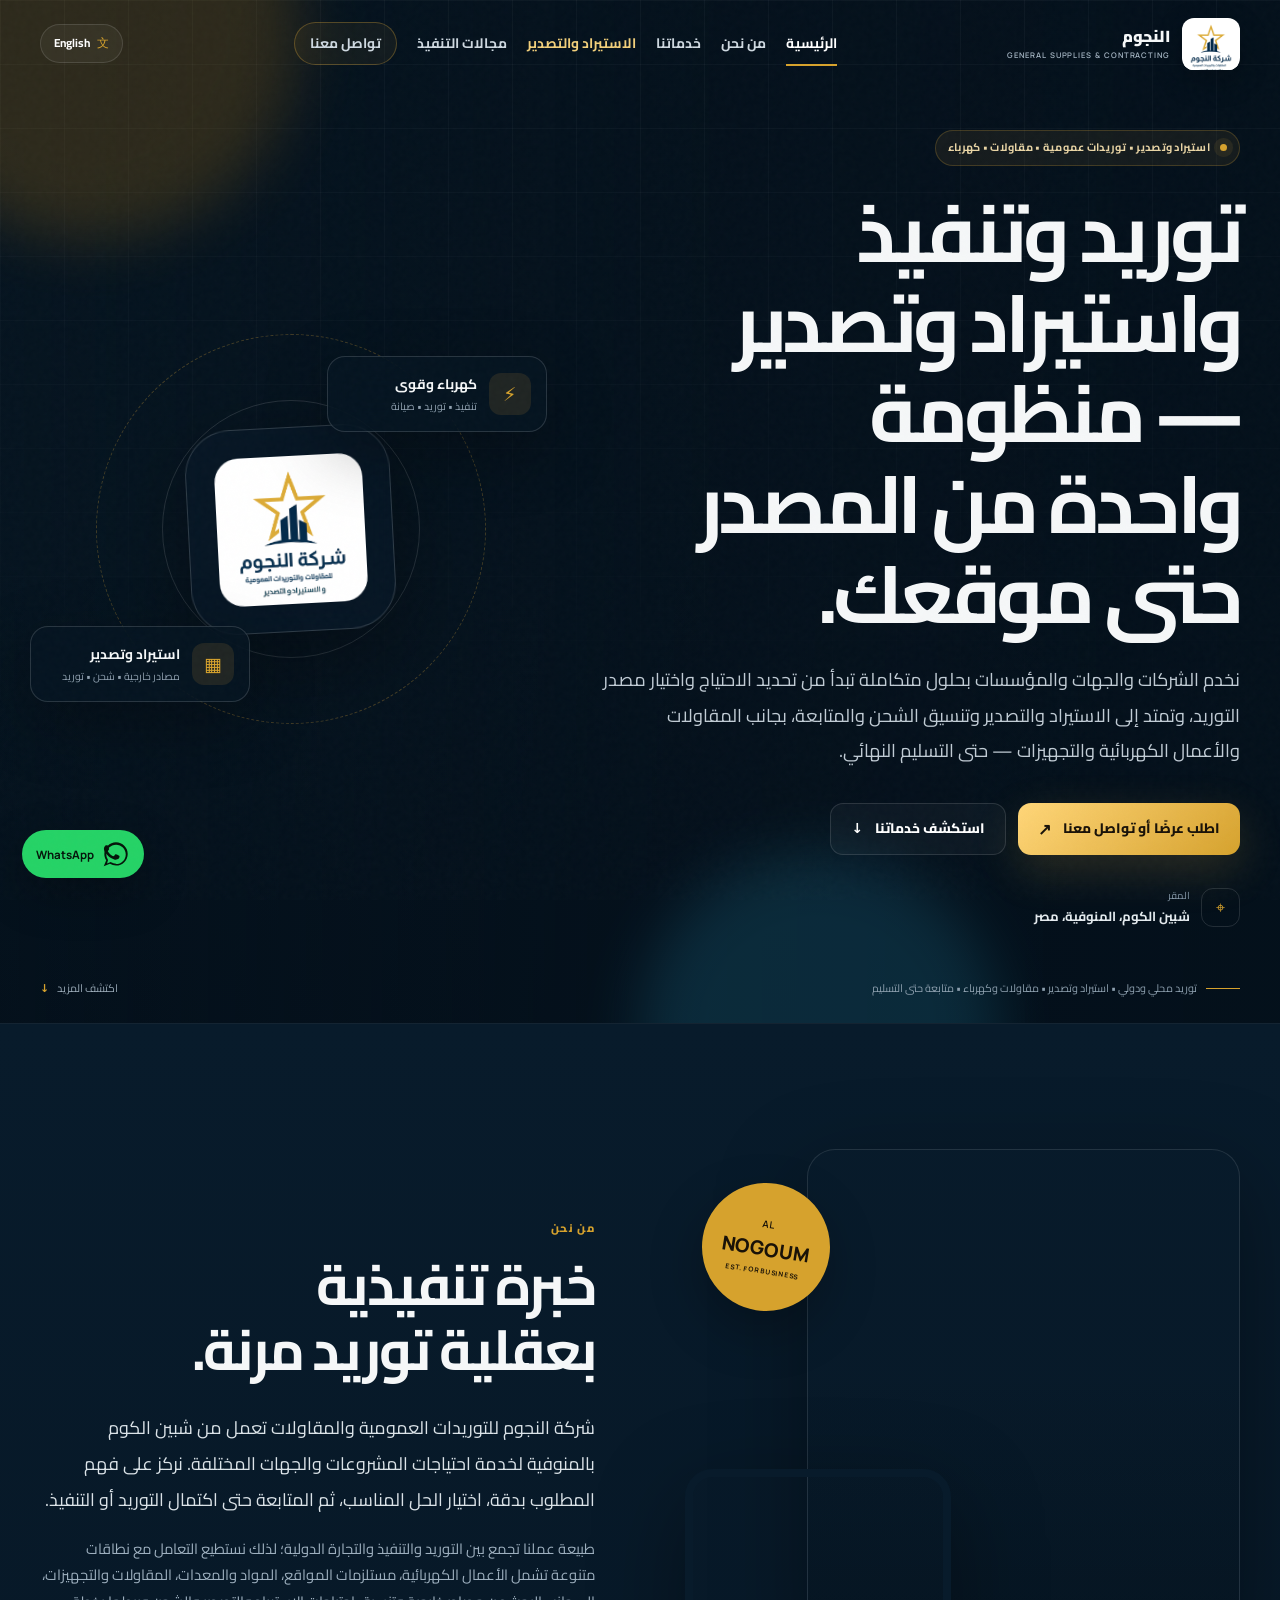
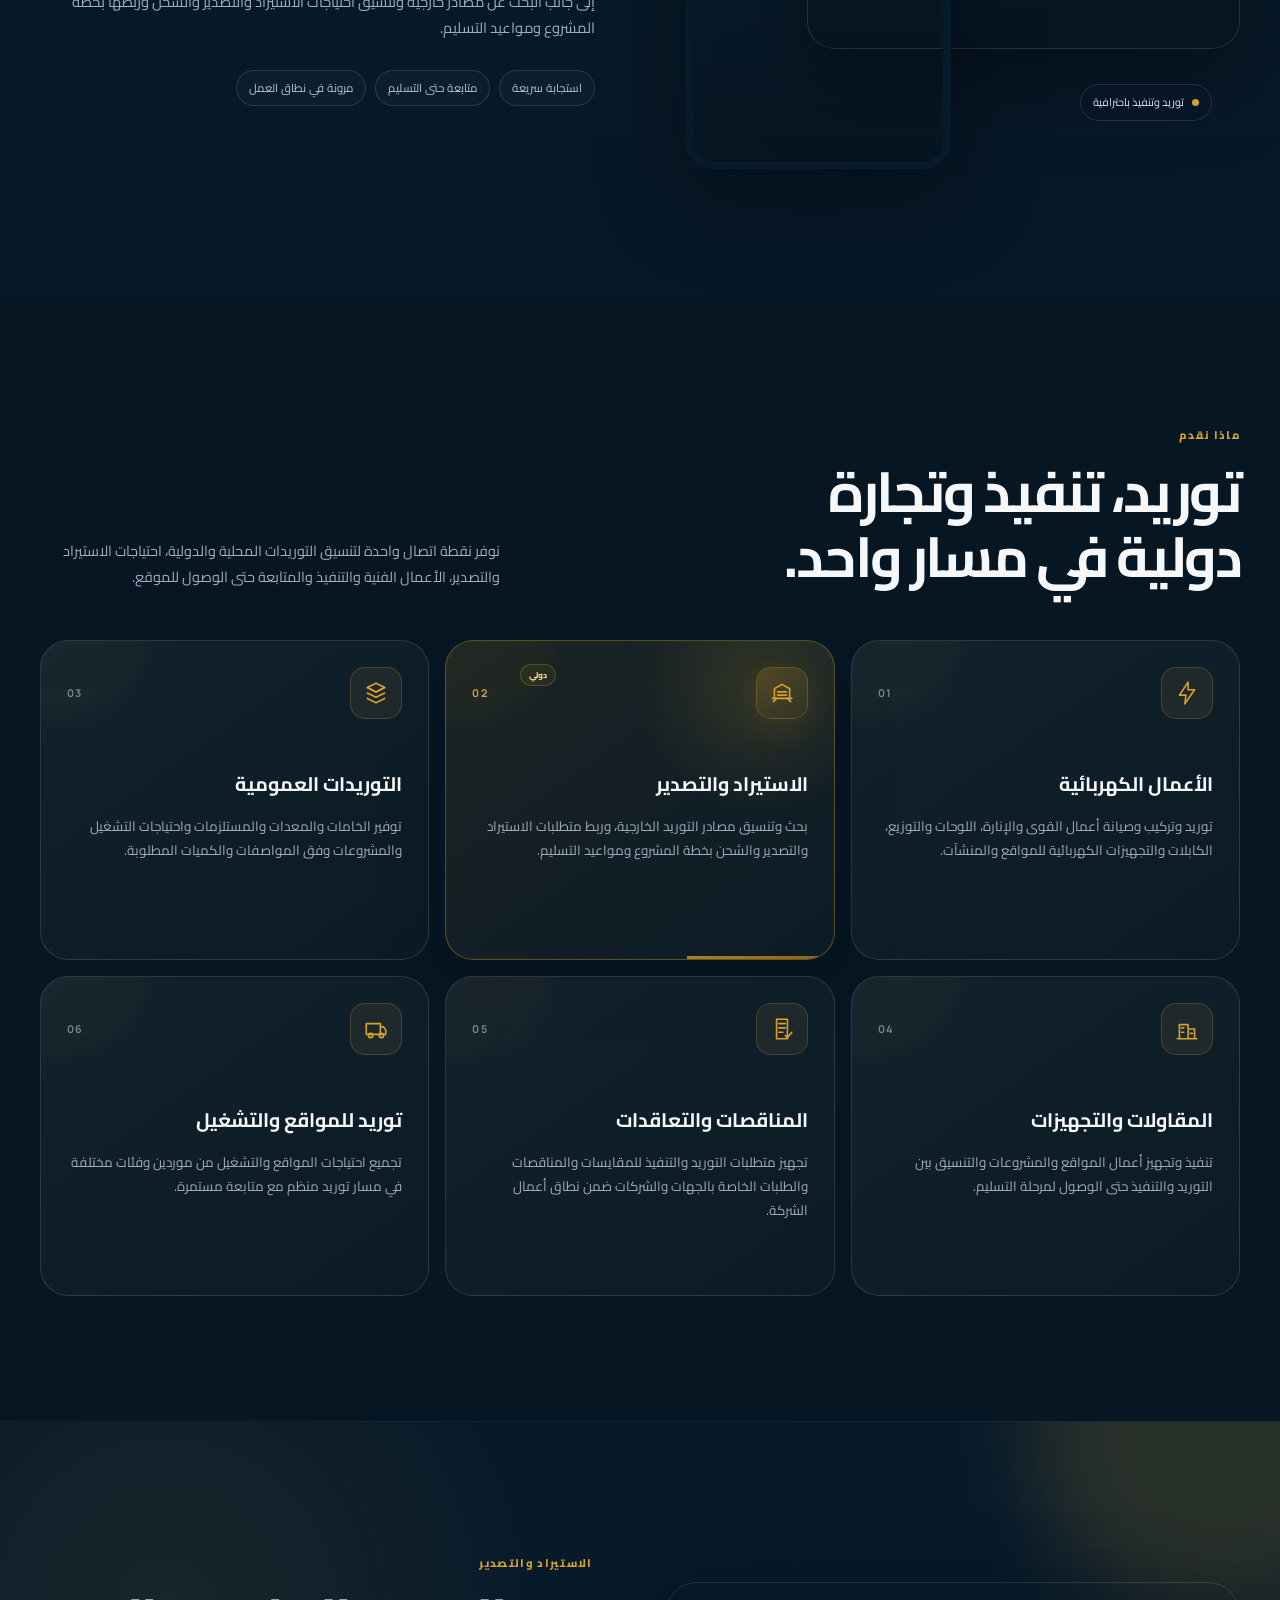
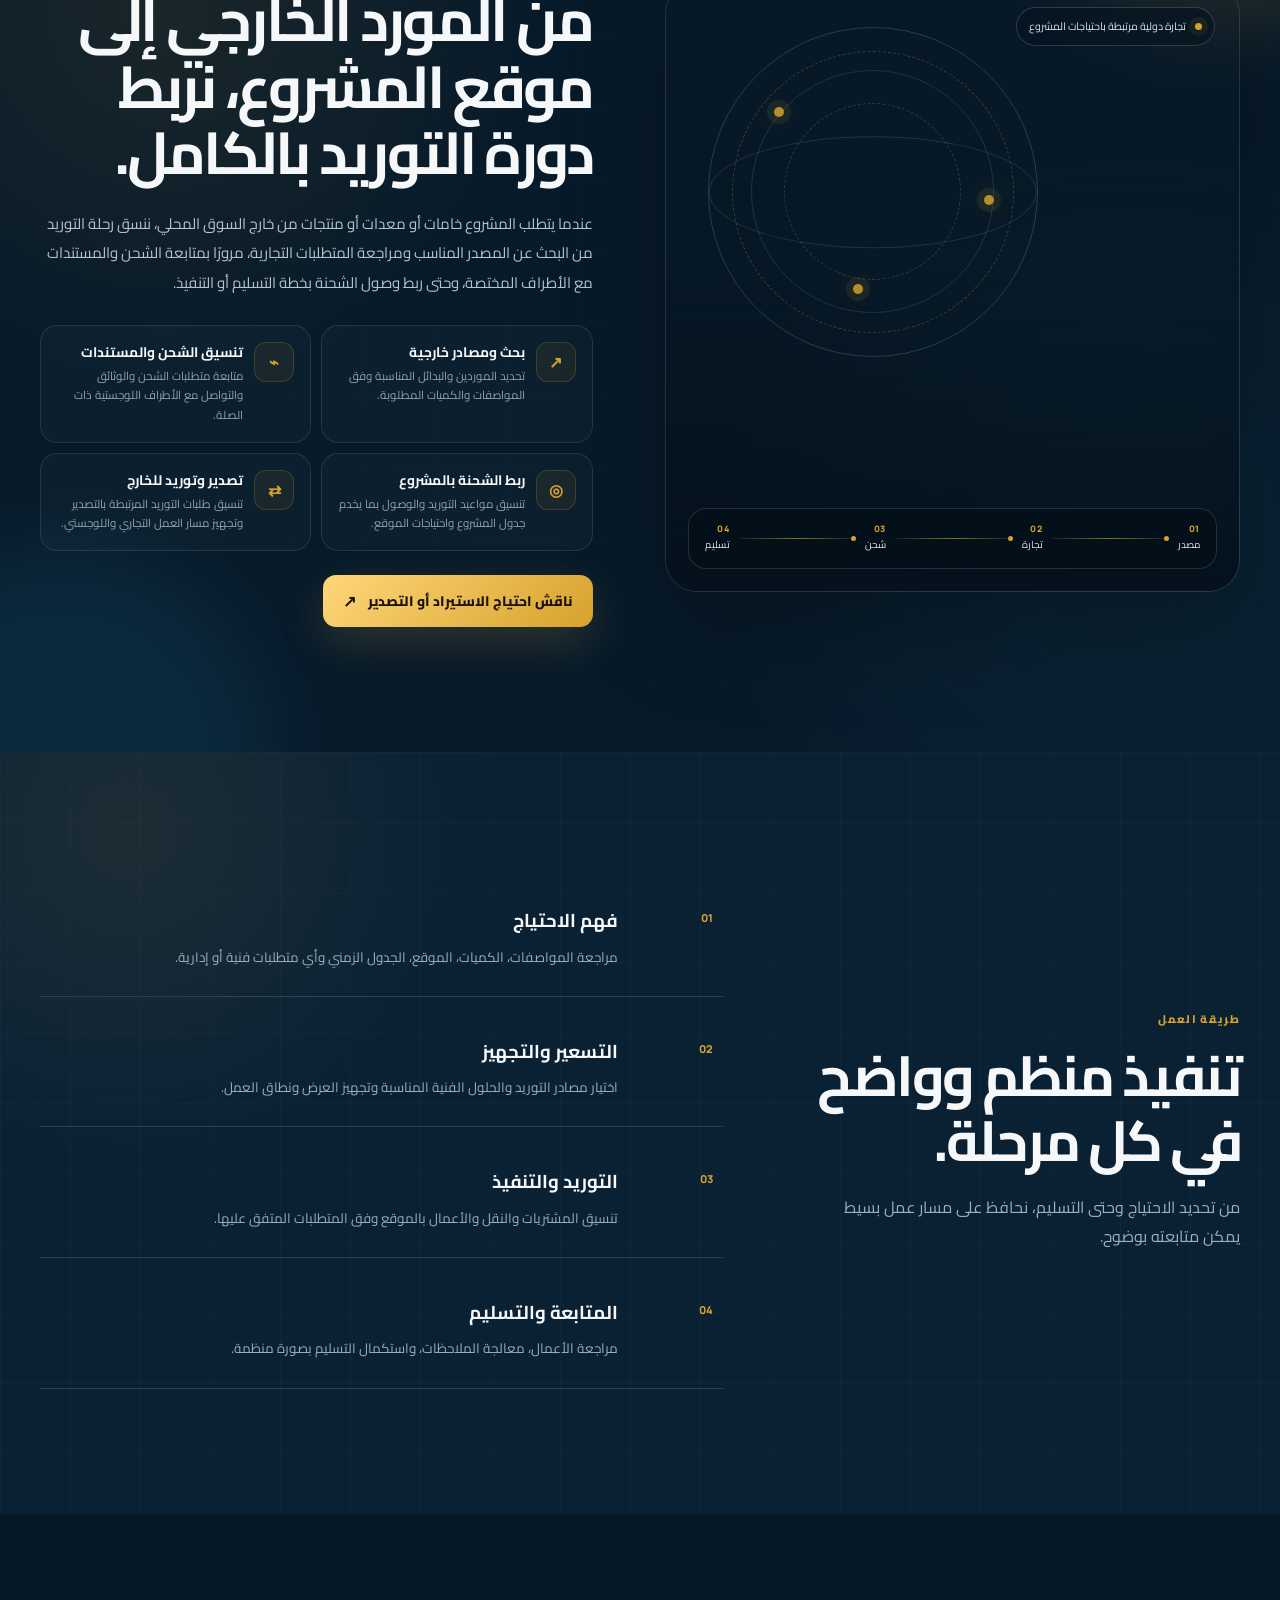
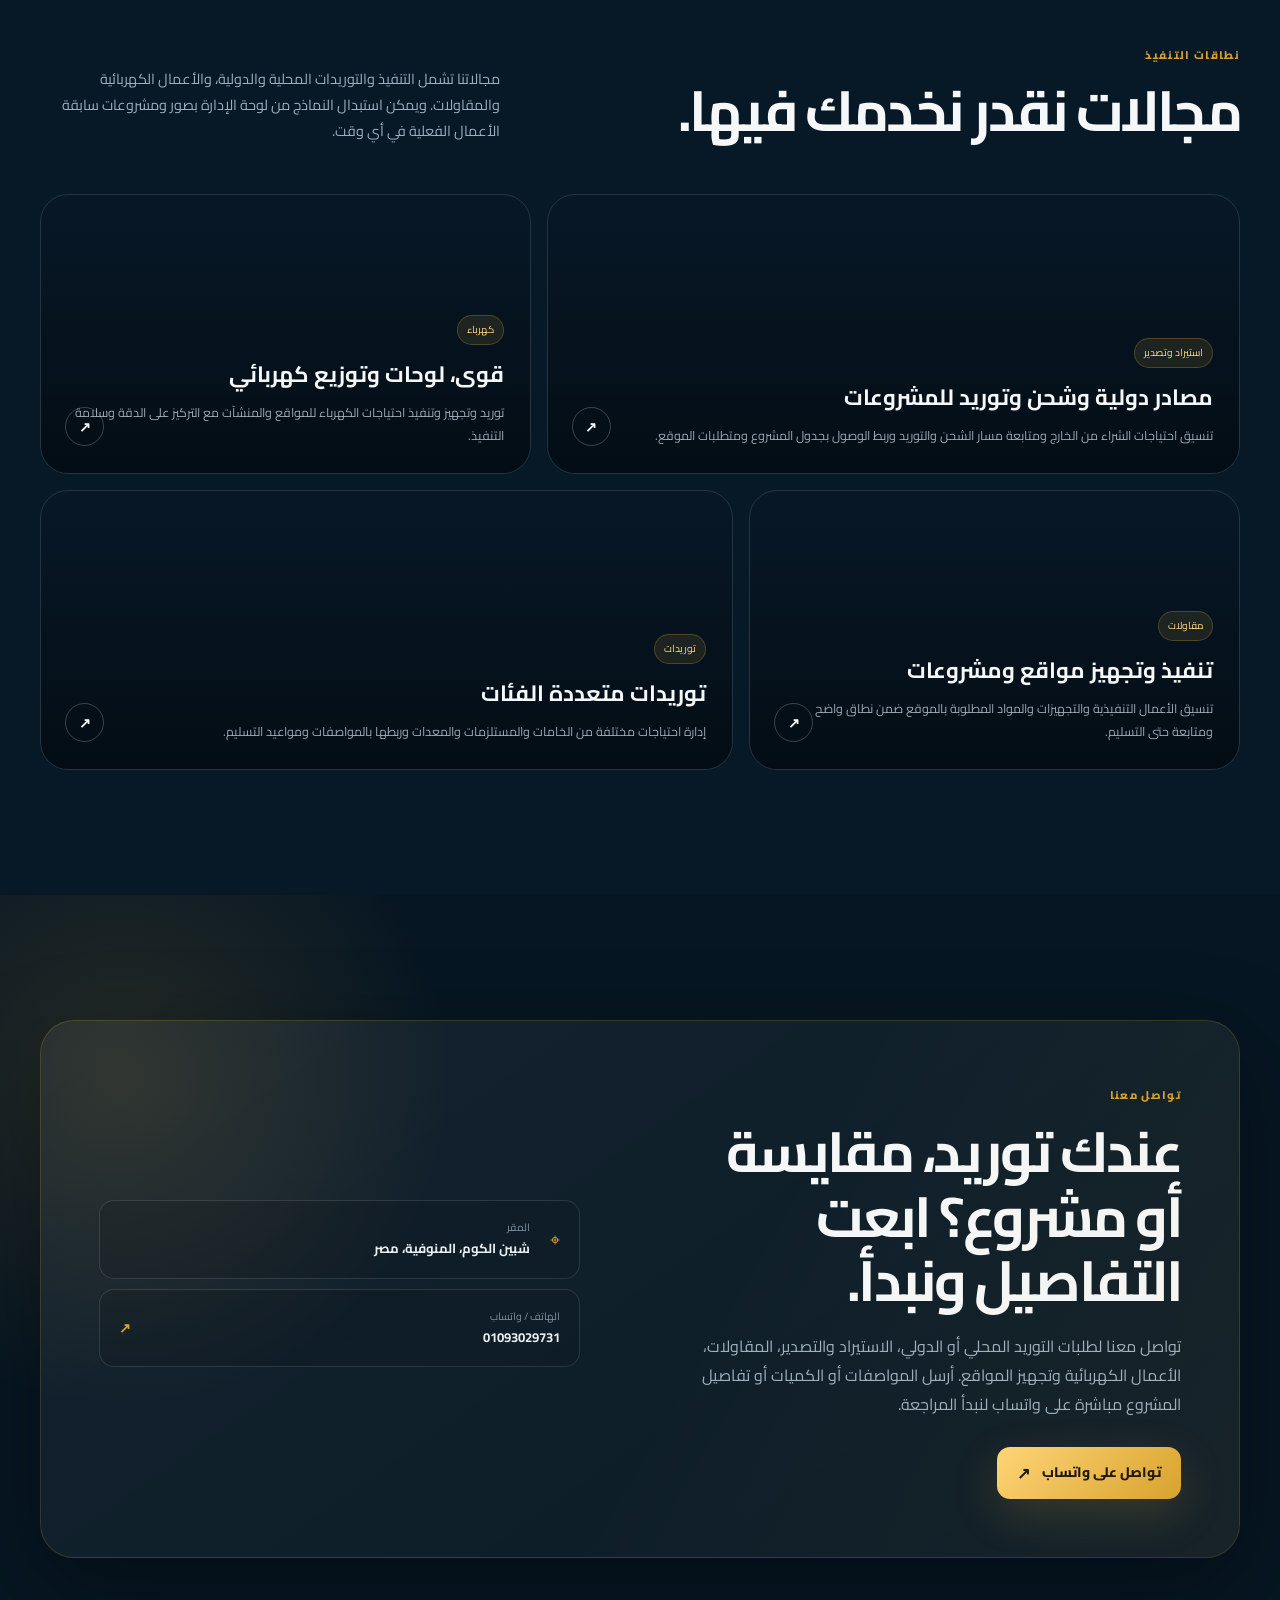
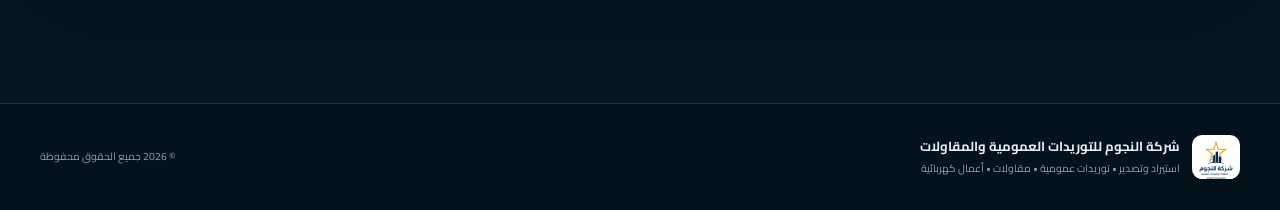
==== commit b9c119af: "Add files via upload" ====
--- a/index.html
+++ b/index.html
@@ -16,7 +16,7 @@
   <link rel="preconnect" href="https://fonts.gstatic.com" crossorigin />
   <link rel="preconnect" href="https://images.pexels.com" />
   <link href="https://fonts.googleapis.com/css2?family=Cairo:wght@400;500;600;700;800;900&family=Manrope:wght@400;500;600;700;800&display=swap" rel="stylesheet" />
-  <link rel="stylesheet" href="styles.css" />
+  <link rel="stylesheet" href="styles.css?v=4.1.0" />
 </head>
 <body>
   <div class="scroll-progress" id="scrollProgress"></div>
@@ -40,6 +40,7 @@
         <a class="nav-link active" href="#home" data-nav="home"></a>
         <a class="nav-link" href="#about" data-nav="about"></a>
         <a class="nav-link" href="#services" data-nav="services"></a>
+        <a class="nav-link nav-trade" href="#trade" data-nav="trade"></a>
         <a class="nav-link" href="#projects" data-nav="projects"></a>
         <a class="nav-link nav-contact" href="#contact" data-nav="contact"></a>
       </nav>
@@ -143,6 +144,48 @@
       </div>
     </section>
 
+    <section class="trade section" id="trade">
+      <div class="trade-grid-lines" aria-hidden="true"></div>
+      <div class="trade-orb trade-orb-a" aria-hidden="true"></div>
+      <div class="trade-orb trade-orb-b" aria-hidden="true"></div>
+      <div class="container trade-layout">
+        <div class="trade-visual reveal">
+          <div class="trade-image" id="tradeImage"></div>
+          <div class="trade-image-shade"></div>
+          <div class="trade-world" aria-hidden="true">
+            <span class="world-ring world-ring-1"></span>
+            <span class="world-ring world-ring-2"></span>
+            <span class="world-dot world-dot-a"></span>
+            <span class="world-dot world-dot-b"></span>
+            <span class="world-dot world-dot-c"></span>
+          </div>
+          <div class="trade-visual-label"><i></i><span data-copy="importVisualLabel"></span></div>
+          <div class="trade-route" aria-label="Import and export workflow">
+            <div><b>01</b><span data-copy="importRoute1"></span></div>
+            <i></i>
+            <div><b>02</b><span data-copy="importRoute2"></span></div>
+            <i></i>
+            <div><b>03</b><span data-copy="importRoute3"></span></div>
+            <i></i>
+            <div><b>04</b><span data-copy="importRoute4"></span></div>
+          </div>
+        </div>
+
+        <div class="trade-copy reveal delay-1">
+          <span class="section-kicker" data-copy="importKicker"></span>
+          <h2 data-copy="importTitle"></h2>
+          <p class="trade-intro" data-copy="importIntro"></p>
+          <div class="trade-points">
+            <article><span>↗</span><div><h3 data-copy="importPoint1Title"></h3><p data-copy="importPoint1Text"></p></div></article>
+            <article><span>⌁</span><div><h3 data-copy="importPoint2Title"></h3><p data-copy="importPoint2Text"></p></div></article>
+            <article><span>◎</span><div><h3 data-copy="importPoint3Title"></h3><p data-copy="importPoint3Text"></p></div></article>
+            <article><span>⇄</span><div><h3 data-copy="importPoint4Title"></h3><p data-copy="importPoint4Text"></p></div></article>
+          </div>
+          <a class="btn btn-primary trade-cta" data-primary-whatsapp target="_blank" rel="noopener noreferrer"><span data-copy="importCta"></span><span class="btn-arrow">↗</span></a>
+        </div>
+      </div>
+    </section>
+
     <section class="process section">
       <div class="process-bg"></div>
       <div class="container process-layout">
@@ -204,9 +247,9 @@
   </footer>
 
   <a class="floating-whatsapp" data-primary-whatsapp target="_blank" rel="noopener noreferrer" aria-label="WhatsApp">
-    <span class="wa-icon">◉</span><b>WhatsApp</b>
+    <span class="wa-icon" aria-hidden="true"><svg viewBox="0 0 32 32" role="img"><path d="M19.11 17.72c-.44-.22-2.61-1.29-3.01-1.43-.4-.15-.69-.22-.98.22-.29.44-1.13 1.43-1.38 1.72-.25.29-.51.33-.95.11-.44-.22-1.86-.69-3.54-2.19-1.31-1.17-2.19-2.61-2.45-3.05-.26-.44-.03-.68.19-.9.2-.2.44-.51.66-.77.22-.26.29-.44.44-.73.15-.29.07-.55-.04-.77-.11-.22-.98-2.37-1.35-3.25-.35-.85-.72-.74-.98-.75l-.84-.01c-.29 0-.77.11-1.17.55-.4.44-1.53 1.5-1.53 3.65 0 2.15 1.57 4.23 1.79 4.52.22.29 3.08 4.71 7.47 6.61 1.04.45 1.86.72 2.49.92 1.05.33 2 .29 2.76.18.84-.13 2.61-1.06 2.98-2.09.37-1.02.37-1.9.26-2.09-.11-.18-.4-.29-.84-.51Z"/><path d="M16.03 2.67C8.66 2.67 2.67 8.61 2.67 15.93c0 2.58.75 5.11 2.17 7.27L2 30l7-2.74a13.36 13.36 0 0 0 7.03 1.99h.01c7.36 0 13.35-5.95 13.35-13.27S23.39 2.67 16.03 2.67Zm0 24.34h-.01a11.1 11.1 0 0 1-5.66-1.55l-.41-.24-4.15 1.63 1.11-4.04-.27-.42a11 11 0 0 1-1.72-5.91c0-6.08 4.98-11.03 11.11-11.03s11.11 4.95 11.11 11.03-4.99 11.03-11.11 11.03Z"/></svg></span><b>WhatsApp</b>
   </a>
 
-  <script src="script.js"></script>
+  <script src="script.js?v=4.1.0"></script>
 </body>
 </html>
--- a/styles.css
+++ b/styles.css
@@ -150,3 +150,305 @@
   .has-logo .hero-logo{width:116px;height:116px}
   .projects-grid{grid-auto-rows:292px}
 }
+
+/* ============================================================
+   V4 — MOBILE EXPERIENCE REBUILD
+   The mobile layout is intentionally redesigned instead of merely
+   shrinking desktop. It keeps the photography visible, removes RTL
+   clipping, and adds lightweight motion that performs well on phones.
+   ============================================================ */
+
+.floating-whatsapp .wa-icon{border:0;width:28px;height:28px;display:grid;place-items:center}
+.floating-whatsapp .wa-icon svg{display:block;width:28px;height:28px;fill:currentColor}
+
+@keyframes mobileHeroZoom{
+  0%{transform:scale(1.055) translate3d(0,0,0)}
+  100%{transform:scale(1.12) translate3d(-1.5%,1%,0)}
+}
+@keyframes mobileCardFloatA{0%,100%{transform:translate3d(0,0,0) rotate(-1deg)}50%{transform:translate3d(0,-8px,0) rotate(1deg)}}
+@keyframes mobileCardFloatB{0%,100%{transform:translate3d(0,0,0) rotate(1deg)}50%{transform:translate3d(0,7px,0) rotate(-1deg)}}
+@keyframes waPulse{0%,100%{box-shadow:0 14px 38px rgba(0,0,0,.32),0 0 0 0 rgba(37,211,102,.30)}50%{box-shadow:0 16px 42px rgba(0,0,0,.34),0 0 0 10px rgba(37,211,102,0)}}
+
+@media(max-width:900px){
+  html,body{max-width:100%;overflow-x:clip}
+  body{position:relative}
+  .container{width:calc(100% - 32px);max-width:720px;margin-inline:auto}
+  .hero .container,.hero-layout,.hero-copy,.hero-aside{min-width:0;max-width:100%}
+
+  /* Header: compact and balanced */
+  .site-header,.site-header.scrolled{height:72px}
+  .site-header.scrolled{background:rgba(4,18,29,.84);backdrop-filter:blur(20px) saturate(125%)}
+  .nav-wrap{gap:8px}
+  .brand{min-width:0;flex:1;gap:9px}
+  .has-logo .brand-logo-wrap{width:48px;height:48px;border-radius:13px;padding:2px}
+  .brand-copy strong{font-size:.8rem;max-width:145px;white-space:nowrap;overflow:hidden;text-overflow:ellipsis}
+  .brand-copy small{display:none}
+  .nav-actions{gap:5px;flex:none}
+  .lang-toggle{min-height:39px;padding:7px 11px;background:rgba(5,20,32,.50);backdrop-filter:blur(10px)}
+  .lang-toggle b{font-size:.68rem}
+  .menu-toggle{width:40px;height:40px;border-radius:12px;background:rgba(255,255,255,.035)}
+  .menu-toggle span{width:22px}
+  .main-nav{padding:88px 24px 40px;justify-content:flex-start;align-items:stretch;gap:10px;background:rgba(3,14,23,.94)}
+  .main-nav::before{content:"";position:absolute;inset:0;background:radial-gradient(circle at 20% 18%,rgba(214,162,45,.14),transparent 35%),radial-gradient(circle at 82% 80%,rgba(41,126,158,.12),transparent 34%);pointer-events:none}
+  .main-nav .nav-link{position:relative;z-index:1;font-size:1.02rem;padding:14px 16px;border:1px solid rgba(255,255,255,.08);border-radius:16px;background:rgba(255,255,255,.035)}
+  .main-nav .nav-link::after{display:none}
+
+  /* Hero: one true phone column; no RTL clipping */
+  .hero{min-height:100svh;padding:96px 0 36px;display:block;isolation:isolate}
+  .hero-media{inset:0!important;background-size:cover;background-position:center center;opacity:1;filter:saturate(.90) contrast(1.05) brightness(.90);transform:scale(1.055);animation:mobileHeroZoom 14s ease-in-out infinite alternate;will-change:transform}
+  .hero-shade,
+  html[dir="rtl"] .hero-shade,
+  html[dir="ltr"] .hero-shade{
+    background:
+      linear-gradient(180deg,rgba(3,14,23,.52) 0%,rgba(3,14,23,.58) 28%,rgba(4,18,29,.78) 58%,rgba(4,18,29,.96) 88%,#061f35 100%),
+      linear-gradient(90deg,rgba(5,24,38,.12),rgba(5,24,38,.25))!important;
+  }
+  .hero-lines{background-size:46px 46px;opacity:.30;mask-image:linear-gradient(to bottom,#000 0%,#000 62%,transparent 96%)}
+  .hero-orb-a{width:250px;height:250px;top:-105px;inset-inline-end:-90px;opacity:.26}
+  .hero-orb-b{width:230px;height:230px;bottom:4%;inset-inline-start:-100px;opacity:.20}
+  .hero-layout{display:block!important;width:100%;direction:inherit}
+  .hero-copy{width:100%!important;max-width:none!important;min-width:0!important;display:block;text-align:start;padding:0!important;margin:0!important;overflow:visible}
+  .eyebrow{max-width:100%;font-size:.60rem;line-height:1.55;padding:7px 10px;white-space:normal;overflow-wrap:break-word;background:rgba(6,25,40,.52);backdrop-filter:blur(10px)}
+  .hero h1,.lang-en .hero h1{
+    width:100%!important;max-width:100%!important;min-width:0!important;
+    margin:18px 0 0!important;padding:0!important;
+    font-size:clamp(2rem,8.7vw,2.78rem)!important;
+    line-height:1.30!important;letter-spacing:0!important;
+    text-align:start!important;text-wrap:pretty;word-break:normal!important;overflow-wrap:normal!important;
+    white-space:normal!important;hyphens:none!important;
+  }
+  .lang-en .hero h1{font-size:clamp(1.95rem,8.1vw,2.64rem)!important;line-height:1.12!important;letter-spacing:-.025em!important}
+  .hero-subtitle,.lang-en .hero-subtitle{width:100%;max-width:100%;margin-top:14px;font-size:.88rem;line-height:1.82;color:#d0d8de;text-align:start;overflow-wrap:break-word}
+  .lang-en .hero-subtitle{line-height:1.65}
+  .hero-actions{width:100%;display:grid;grid-template-columns:1fr;gap:9px;margin-top:22px}
+  .hero-actions .btn{width:100%;min-width:0;min-height:49px;border-radius:14px;font-size:.81rem}
+  .hero-meta{width:100%;margin-top:17px;padding:10px 12px;border:1px solid rgba(255,255,255,.09);border-radius:14px;background:rgba(5,20,32,.42);backdrop-filter:blur(10px)}
+  .hero-meta div:last-child{min-width:0}
+  .hero-meta strong{font-size:.76rem;white-space:normal}
+
+  /* Animated identity cluster below the copy */
+  .hero-aside{position:relative;width:100%;height:230px;min-height:230px;margin:20px 0 0;overflow:visible}
+  .hero-emblem{width:196px;inset:50% auto auto 50%}
+  .has-logo .emblem-core{width:132px;height:132px;border-radius:30px;background:rgba(4,18,29,.58);border-color:rgba(255,255,255,.17);box-shadow:0 20px 55px rgba(0,0,0,.26)}
+  .has-logo .hero-logo{width:114px;height:114px;border-radius:20px;padding:2px}
+  .ring-one{border-color:rgba(214,162,45,.32)}
+  .ring-two{border-color:rgba(255,255,255,.13)}
+  .hero-card{width:142px;min-width:0;padding:9px 10px;border-radius:14px;background:rgba(4,19,31,.67);backdrop-filter:blur(13px);box-shadow:0 16px 45px rgba(0,0,0,.22)}
+  .hero-card .card-icon{width:33px;height:33px;border-radius:10px;font-size:.92rem}
+  .hero-card strong{font-size:.64rem;line-height:1.35}
+  .hero-card span{font-size:.50rem;line-height:1.4}
+  .card-electrical{top:14px;inset-inline-start:0;animation:mobileCardFloatA 4.8s ease-in-out infinite!important}
+  .card-supply{bottom:13px;inset-inline-end:0;animation:mobileCardFloatB 5.2s ease-in-out infinite!important}
+  .hero-bottom{position:relative;bottom:auto;inset:auto;width:calc(100% - 32px);margin:8px auto 0;display:block}
+  .trust-line{max-width:100%;width:100%;justify-content:center;text-align:center;padding:10px 12px;border-radius:14px;background:rgba(5,20,32,.42);border:1px solid rgba(255,255,255,.07);font-size:.59rem;line-height:1.55}
+  .trust-line i{width:20px}
+  .scroll-cue{display:none}
+
+  /* Sections */
+  .section{padding:76px 0}
+  .about-layout,.process-layout,.contact-panel{grid-template-columns:1fr;gap:34px}
+  .about-copy,.about-media,.section-heading>*,.process-intro,.contact-copy,.contact-details{min-width:0;width:100%}
+  .about-copy h2,.section-heading h2,.process-intro h2,.contact-copy h2{
+    max-width:100%;font-size:clamp(1.75rem,7.3vw,2.35rem);line-height:1.35;letter-spacing:0;text-wrap:pretty;overflow-wrap:break-word
+  }
+  .lang-en .about-copy h2,.lang-en .section-heading h2,.lang-en .process-intro h2,.lang-en .contact-copy h2{line-height:1.14;letter-spacing:-.025em}
+  .section-heading{align-items:flex-start;gap:13px;margin-bottom:28px}
+  .section-heading>p{max-width:100%;font-size:.83rem;line-height:1.78}
+  .about-copy .lead{font-size:.95rem;line-height:1.9}
+  .about-copy>p:not(.lead){font-size:.84rem;line-height:1.82}
+  .about-media{min-height:360px}
+  .about-photo-main{width:88%;height:305px;border-radius:22px}
+  .about-photo-side{width:48%;height:168px;border-radius:18px}
+  .services-grid{grid-template-columns:1fr;gap:12px}
+  .service-card{min-height:0;padding:20px;border-radius:22px}
+  .service-card h3{font-size:1.04rem}
+  .service-card p{font-size:.79rem;line-height:1.8}
+  .process-intro{position:static}
+  .process-step{grid-template-columns:42px minmax(0,1fr);gap:11px;padding:18px 0}
+  .process-step h3{font-size:1rem}
+  .process-step p{font-size:.78rem;line-height:1.75}
+  .projects-grid{display:grid;grid-template-columns:1fr;grid-auto-rows:310px;gap:12px}
+  .project-card{grid-column:1/-1!important;border-radius:22px;min-width:0}
+  .project-content{padding:18px;max-width:100%}
+  .project-content h3{font-size:1.08rem;line-height:1.4;padding-inline-end:40px}
+  .project-content p{font-size:.72rem;line-height:1.62;padding-inline-end:0;max-width:94%}
+  .contact-panel{padding:23px 17px;border-radius:23px}
+  .contact-copy p{font-size:.83rem;line-height:1.8}
+  .contact-item,.contact-location-block{min-width:0;padding:12px 13px}
+  .contact-item strong,.contact-location-block strong{overflow-wrap:anywhere}
+  .footer-wrap{align-items:flex-start;flex-direction:column}
+
+  /* Real WhatsApp icon, always on physical bottom-right */
+  .floating-whatsapp{
+    inset-inline:auto!important;right:16px!important;left:auto!important;
+    bottom:calc(16px + env(safe-area-inset-bottom));
+    width:56px;height:56px;padding:0;border-radius:50%;justify-content:center;
+    color:#fff;background:#25D366;border:1px solid rgba(255,255,255,.24);
+    animation:waPulse 2.8s ease-in-out infinite;
+    z-index:1150
+  }
+  .floating-whatsapp b{display:none}
+  .floating-whatsapp .wa-icon{width:30px;height:30px}
+  .floating-whatsapp .wa-icon svg{width:30px;height:30px;fill:#fff}
+  .cursor-glow{display:none}
+}
+
+@media(max-width:430px){
+  .container{width:calc(100% - 28px)}
+  .hero-bottom{width:calc(100% - 28px)}
+  .brand-copy strong{max-width:118px;font-size:.75rem}
+  .has-logo .brand-logo-wrap{width:46px;height:46px}
+  .lang-toggle{padding-inline:9px}
+  .lang-toggle b{font-size:.64rem}
+  .hero{padding-top:91px}
+  .hero h1{font-size:clamp(1.88rem,8.55vw,2.48rem)!important;line-height:1.32!important}
+  .lang-en .hero h1{font-size:clamp(1.80rem,8vw,2.35rem)!important;line-height:1.14!important}
+  .hero-subtitle{font-size:.84rem}
+  .hero-aside{height:214px;min-height:214px}
+  .hero-emblem{width:184px}
+  .has-logo .emblem-core{width:126px;height:126px}
+  .has-logo .hero-logo{width:108px;height:108px}
+  .hero-card{width:132px;padding:8px 9px}
+  .hero-card strong{font-size:.60rem}
+  .hero-card span{font-size:.47rem}
+  .projects-grid{grid-auto-rows:286px}
+}
+
+@media(max-width:360px){
+  .brand-copy{display:none}
+  .hero h1{font-size:1.82rem!important}
+  .lang-en .hero h1{font-size:1.72rem!important}
+  .hero-card{width:124px}
+  .hero-emblem{width:172px}
+}
+
+/* ============================================================
+   V4.1 — IMPORT / EXPORT EMPHASIS
+   Keeps the V4 visual language while giving international trade
+   a dedicated, editable, animated section and stronger hierarchy.
+   ============================================================ */
+
+@media(min-width:1061px){
+  .main-nav{gap:20px}
+  .nav-trade{color:#f1cf7b}
+}
+
+.service-card.service-featured{
+  border-color:rgba(214,162,45,.34);
+  background:
+    radial-gradient(circle at 82% 14%,rgba(214,162,45,.16),transparent 30%),
+    linear-gradient(145deg,rgba(214,162,45,.10),rgba(255,255,255,.025));
+  box-shadow:inset 0 0 0 1px rgba(214,162,45,.04),0 24px 70px rgba(0,0,0,.12)
+}
+.service-card.service-featured::after{
+  content:"GLOBAL";
+  position:absolute;
+  top:23px;
+  inset-inline-end:74px;
+  font:800 .52rem/1 Manrope,sans-serif;
+  letter-spacing:.14em;
+  color:#f3d785;
+  padding:6px 8px;
+  border:1px solid rgba(214,162,45,.26);
+  border-radius:999px;
+  background:rgba(214,162,45,.07)
+}
+html[dir="rtl"] .service-card.service-featured::after{content:"دولي";font-family:Cairo,sans-serif;letter-spacing:0}
+.service-card.service-featured .service-icon{
+  background:linear-gradient(145deg,rgba(214,162,45,.19),rgba(214,162,45,.06));
+  box-shadow:0 10px 32px rgba(214,162,45,.10)
+}
+.service-card.service-featured .service-number{color:#cba64d}
+.service-card.service-featured .service-line{width:38%;opacity:.75}
+.service-card.service-featured:hover .service-line{width:100%;opacity:1}
+
+.trade{
+  overflow:hidden;
+  background:
+    radial-gradient(circle at 13% 20%,rgba(214,162,45,.09),transparent 28%),
+    radial-gradient(circle at 88% 76%,rgba(37,109,145,.13),transparent 31%),
+    #071a2a;
+  border-top:1px solid rgba(255,255,255,.04);
+  border-bottom:1px solid rgba(255,255,255,.04)
+}
+.trade-grid-lines{
+  position:absolute;inset:0;pointer-events:none;opacity:.34;
+  background-image:linear-gradient(rgba(255,255,255,.026) 1px,transparent 1px),linear-gradient(90deg,rgba(255,255,255,.026) 1px,transparent 1px);
+  background-size:72px 72px;
+  mask-image:radial-gradient(circle at 50% 50%,#000 0%,transparent 77%)
+}
+.trade-orb{position:absolute;border-radius:50%;filter:blur(44px);pointer-events:none;opacity:.16;animation:tradeOrb 12s ease-in-out infinite alternate}
+.trade-orb-a{width:380px;height:380px;background:var(--accent);top:-180px;inset-inline-start:-130px}
+.trade-orb-b{width:420px;height:420px;background:#277ca0;bottom:-220px;inset-inline-end:-150px;animation-delay:-5s}
+@keyframes tradeOrb{to{transform:translate3d(35px,22px,0) scale(1.08)}}
+.trade-layout{position:relative;z-index:2;display:grid;grid-template-columns:1.02fr .98fr;gap:72px;align-items:center}
+.trade-visual{position:relative;min-height:610px;border-radius:32px;overflow:hidden;border:1px solid rgba(255,255,255,.11);box-shadow:0 34px 100px rgba(0,0,0,.32);isolation:isolate}
+.trade-image{position:absolute;inset:0;background-size:cover;background-position:center;transform:scale(1.035);transition:transform 1s cubic-bezier(.2,.7,.2,1);animation:tradeImageMove 16s ease-in-out infinite alternate}
+@keyframes tradeImageMove{to{transform:scale(1.105) translate3d(-1.5%,1%,0)}}
+html[dir="rtl"] .trade-image{animation-name:tradeImageMoveRtl}
+@keyframes tradeImageMoveRtl{to{transform:scale(1.105) translate3d(1.5%,1%,0)}}
+.trade-image-shade{position:absolute;inset:0;background:linear-gradient(180deg,rgba(4,16,26,.14),rgba(4,16,26,.26) 44%,rgba(4,16,26,.93) 100%),linear-gradient(90deg,rgba(7,26,42,.18),rgba(7,26,42,.02))}
+.trade-world{position:absolute;width:330px;aspect-ratio:1;top:44px;inset-inline-end:42px;border-radius:50%;border:1px solid rgba(255,255,255,.18);opacity:.86;animation:tradeWorldFloat 7s ease-in-out infinite}
+@keyframes tradeWorldFloat{50%{transform:translateY(-9px)}}
+.trade-world::before,.trade-world::after{content:"";position:absolute;inset:13%;border-radius:50%;border:1px solid rgba(255,255,255,.13)}
+.trade-world::after{inset:0 33%;border-radius:50%;transform:rotate(90deg)}
+.world-ring{position:absolute;border-radius:50%;border:1px dashed rgba(214,162,45,.34);animation:spin 20s linear infinite}
+.world-ring-1{inset:7%}.world-ring-2{inset:23%;animation-direction:reverse;animation-duration:13s;border-color:rgba(255,255,255,.18)}
+.world-dot{position:absolute;width:10px;height:10px;border-radius:50%;background:var(--accent);box-shadow:0 0 0 7px rgba(214,162,45,.10),0 0 25px rgba(214,162,45,.45);animation:tradeDot 2.2s ease-in-out infinite}
+.world-dot-a{top:24%;left:20%}.world-dot-b{top:51%;right:13%;animation-delay:-.7s}.world-dot-c{bottom:19%;left:44%;animation-delay:-1.4s}
+@keyframes tradeDot{50%{transform:scale(1.35);box-shadow:0 0 0 12px rgba(214,162,45,0),0 0 28px rgba(214,162,45,.5)}}
+.trade-visual-label{position:absolute;z-index:3;top:24px;inset-inline-start:24px;display:flex;align-items:center;gap:9px;padding:9px 12px;border-radius:999px;border:1px solid rgba(255,255,255,.16);background:rgba(5,20,32,.63);backdrop-filter:blur(12px);font-size:.67rem;color:#d9e2e8}
+.trade-visual-label i{width:7px;height:7px;border-radius:50%;background:var(--accent);box-shadow:0 0 0 6px rgba(214,162,45,.08)}
+.trade-route{position:absolute;z-index:4;left:22px;right:22px;bottom:22px;display:grid;grid-template-columns:auto 1fr auto 1fr auto 1fr auto;align-items:center;gap:9px;padding:14px 16px;border-radius:18px;border:1px solid rgba(255,255,255,.13);background:rgba(4,16,26,.72);backdrop-filter:blur(14px)}
+.trade-route div{display:flex;flex-direction:column;gap:1px;min-width:0}.trade-route b{font:800 .55rem Manrope,sans-serif;color:var(--accent);letter-spacing:.08em}.trade-route span{font-size:.62rem;color:#e4ebef;white-space:nowrap}.trade-route>i{height:1px;background:linear-gradient(90deg,rgba(214,162,45,.1),rgba(214,162,45,.65),rgba(214,162,45,.1));position:relative;overflow:visible}
+.trade-route>i::after{content:"";position:absolute;width:5px;height:5px;border-radius:50%;background:var(--accent);top:-2px;animation:routeMove 2.4s linear infinite}
+html[dir="rtl"] .trade-route>i::after{animation-name:routeMoveRtl}
+@keyframes routeMove{from{left:0}to{left:calc(100% - 5px)}}
+@keyframes routeMoveRtl{from{right:0}to{right:calc(100% - 5px)}}
+.trade-copy h2{font-size:clamp(2.45rem,4.6vw,4.8rem);line-height:1.13;letter-spacing:-.045em;margin-top:12px;text-wrap:balance}
+.lang-en .trade-copy h2{line-height:1.07;letter-spacing:-.04em}
+.trade-intro{margin-top:22px;color:#b5c3cd;font-size:.94rem;line-height:1.95;max-width:650px}
+.lang-en .trade-intro{line-height:1.75}
+.trade-points{display:grid;grid-template-columns:1fr 1fr;gap:10px;margin-top:28px}
+.trade-points article{display:grid;grid-template-columns:40px 1fr;gap:11px;align-items:start;padding:16px;border:1px solid rgba(255,255,255,.10);border-radius:17px;background:rgba(255,255,255,.025);transition:.3s}
+.trade-points article:hover{transform:translateY(-4px);border-color:rgba(214,162,45,.28);background:rgba(214,162,45,.045)}
+.trade-points article>span{width:40px;height:40px;border-radius:12px;display:grid;place-items:center;color:var(--accent);border:1px solid rgba(214,162,45,.2);background:rgba(214,162,45,.07);font:800 1rem Manrope,sans-serif}
+.trade-points h3{font-size:.86rem;line-height:1.5}.trade-points p{margin-top:4px;color:#91a3b1;font-size:.72rem;line-height:1.72}
+.trade-cta{margin-top:24px}
+
+@media(max-width:1060px){
+  .trade-layout{grid-template-columns:1fr;gap:42px}
+  .trade-visual{min-height:540px}
+  .trade-copy{max-width:760px}
+}
+
+@media(max-width:900px){
+  .trade{padding:78px 0}
+  .trade-layout{gap:28px}
+  .trade-copy{order:1}.trade-visual{order:2}
+  .trade-copy h2{font-size:clamp(1.9rem,8.2vw,2.65rem);line-height:1.26;letter-spacing:-.025em;text-wrap:pretty}
+  .lang-en .trade-copy h2{font-size:clamp(1.85rem,7.8vw,2.55rem);line-height:1.12}
+  .trade-intro{font-size:.84rem;line-height:1.82;margin-top:14px}
+  .trade-points{grid-template-columns:1fr;gap:8px;margin-top:20px}
+  .trade-points article{grid-template-columns:38px minmax(0,1fr);padding:13px 14px;border-radius:15px}
+  .trade-points article>span{width:38px;height:38px;border-radius:11px}
+  .trade-points h3{font-size:.84rem}.trade-points p{font-size:.71rem;line-height:1.68}
+  .trade-cta{width:100%;margin-top:18px}
+  .trade-visual{min-height:430px;border-radius:24px}
+  .trade-world{width:235px;top:42px;inset-inline-end:18px;opacity:.76}
+  .trade-visual-label{top:14px;inset-inline-start:14px;max-width:calc(100% - 28px);font-size:.59rem;padding:7px 9px}
+  .trade-route{left:12px;right:12px;bottom:12px;padding:11px 10px;gap:5px;border-radius:15px}
+  .trade-route b{font-size:.47rem}.trade-route span{font-size:.52rem}.trade-route>i{min-width:8px}
+}
+
+@media(max-width:430px){
+  .trade{padding:64px 0}
+  .trade-copy h2{font-size:clamp(1.78rem,8vw,2.25rem)}
+  .trade-visual{min-height:375px}
+  .trade-world{width:200px;top:50px;inset-inline-end:6px}
+  .trade-route{grid-template-columns:auto 1fr auto 1fr auto 1fr auto;padding:10px 8px;gap:4px}
+  .trade-route div{align-items:center;text-align:center}
+  .trade-route span{font-size:.47rem}
+  .trade-route b{font-size:.43rem}
+  .service-card.service-featured::after{top:18px;inset-inline-end:65px;font-size:.45rem}
+}
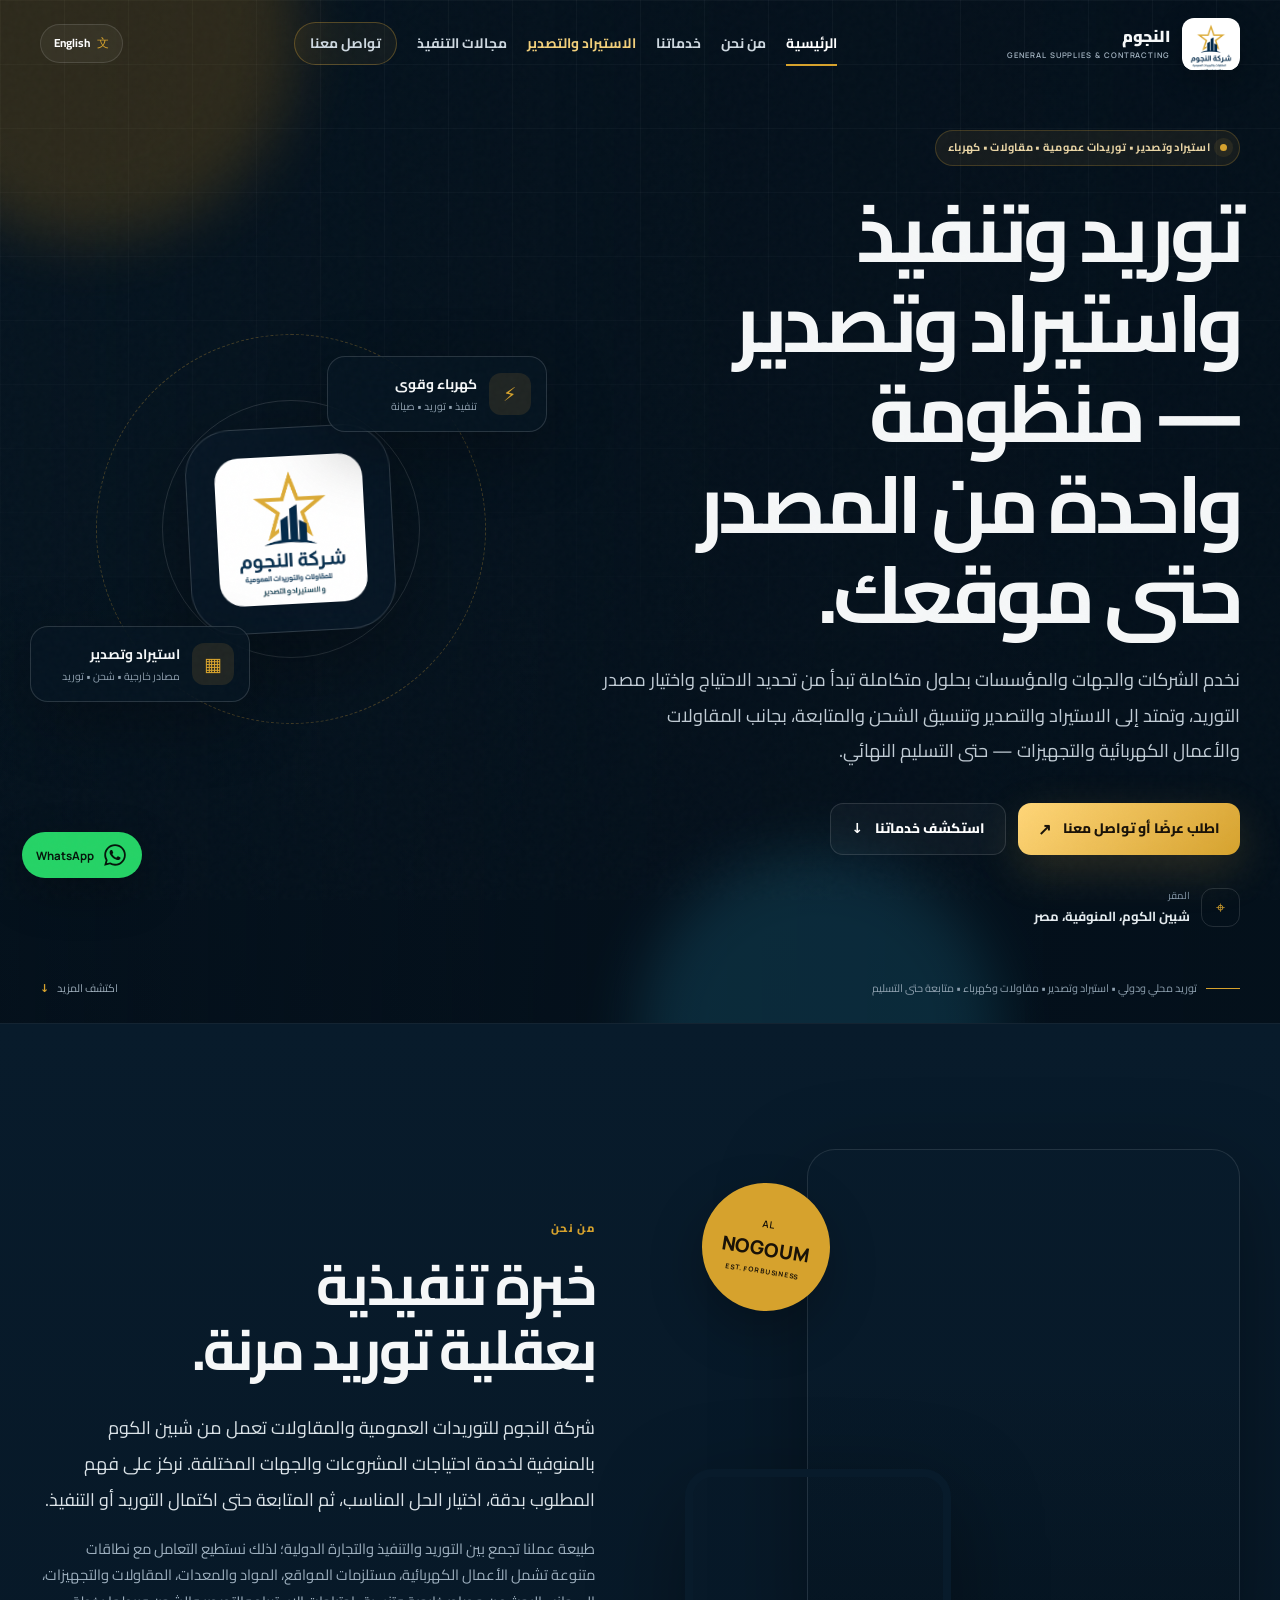
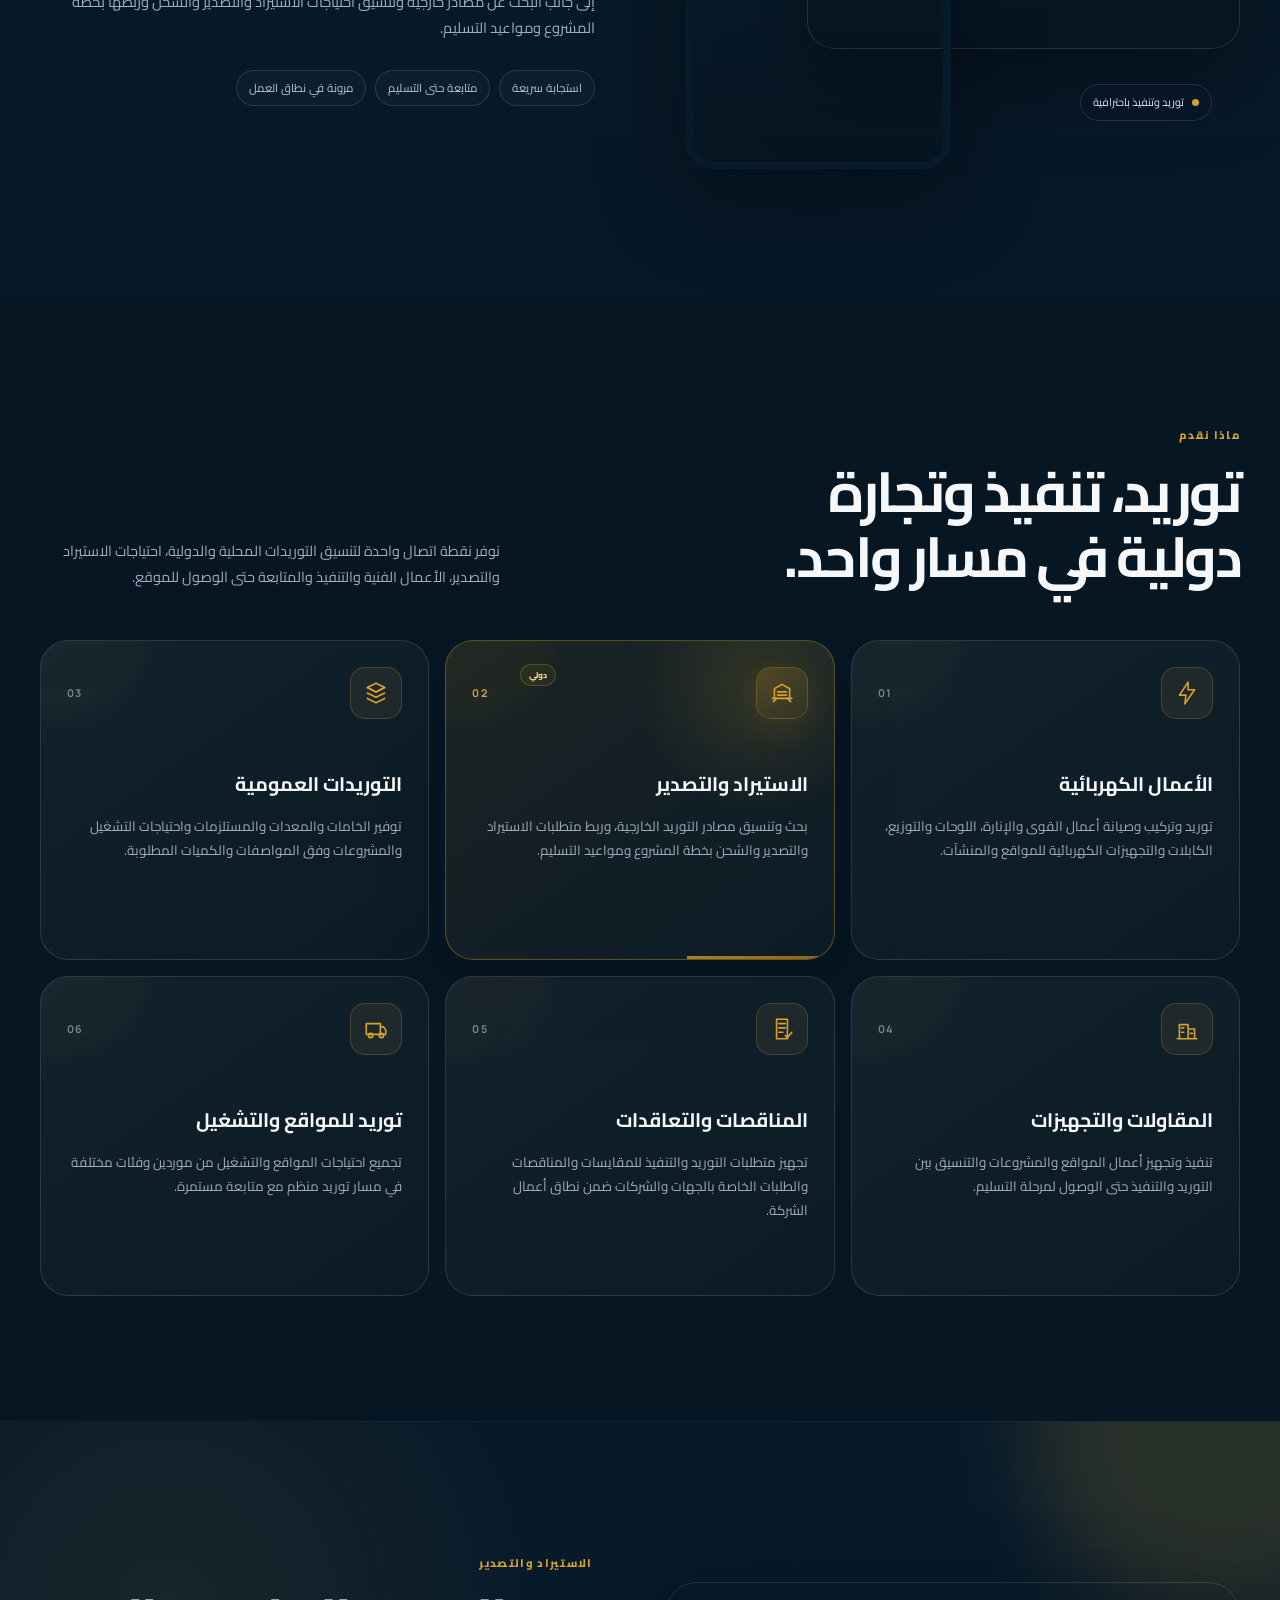
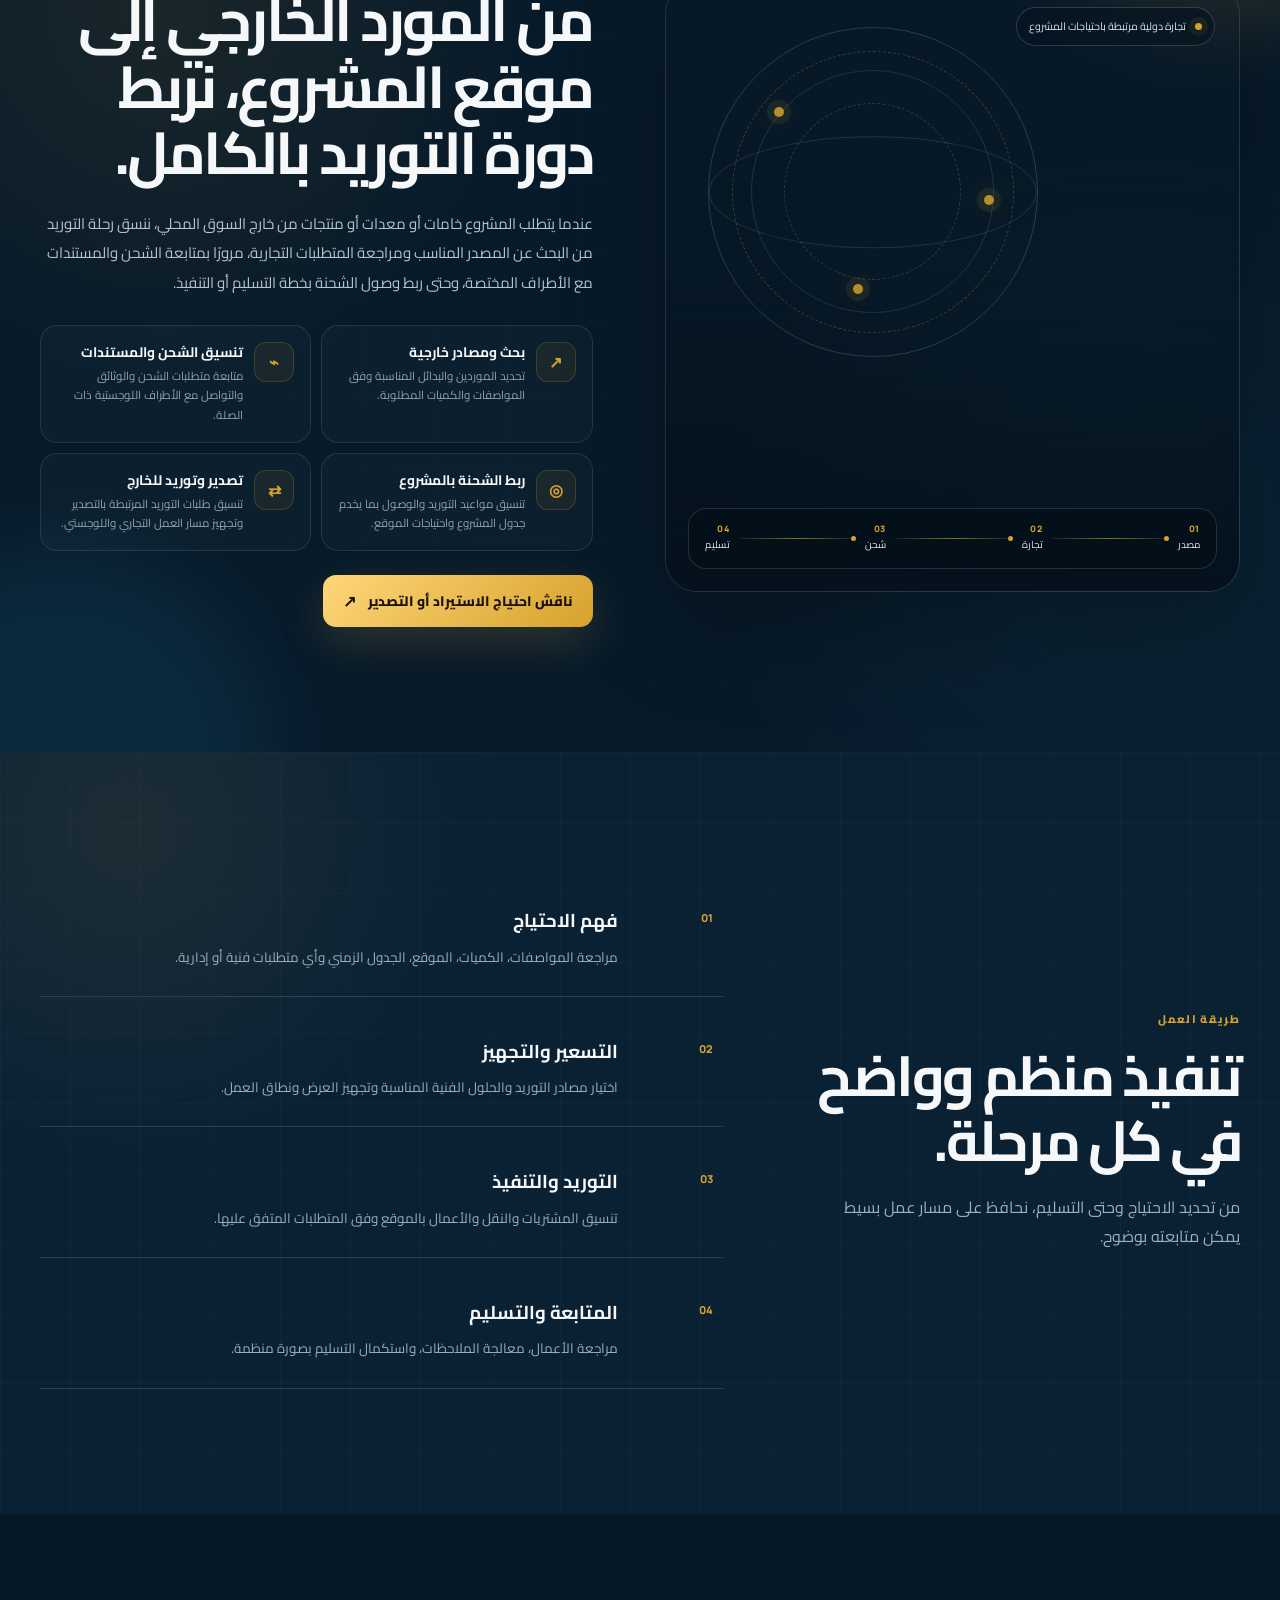
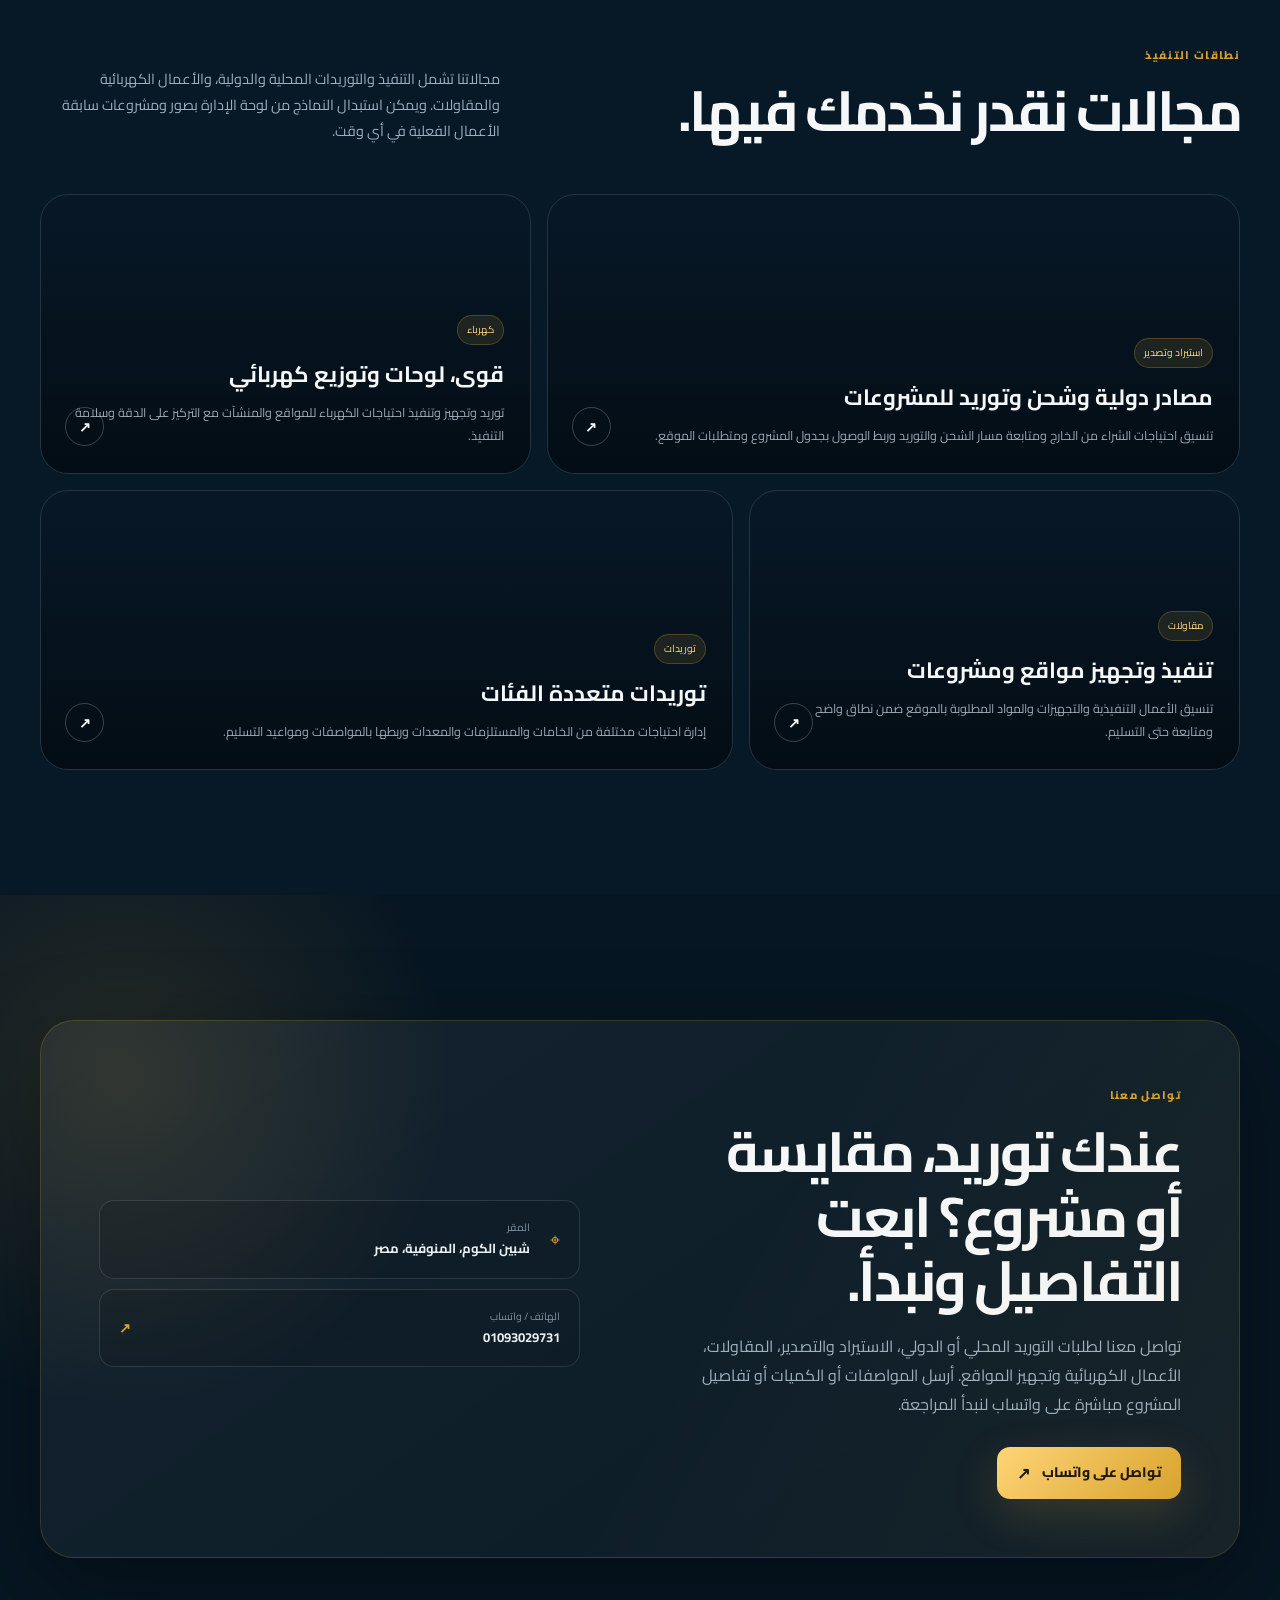
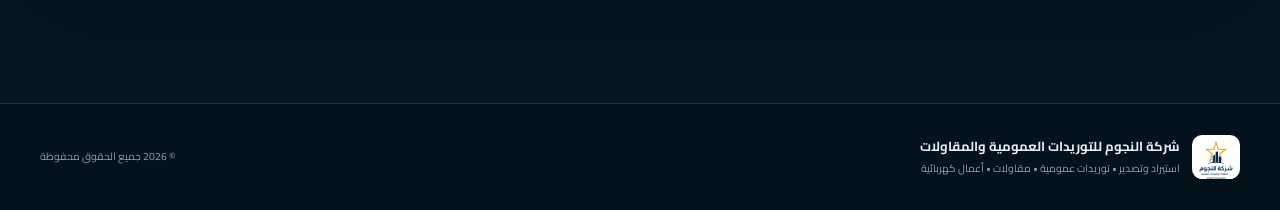
==== commit 93d87117: "Add files via upload" ====
--- a/index.html
+++ b/index.html
@@ -16,7 +16,7 @@
   <link rel="preconnect" href="https://fonts.gstatic.com" crossorigin />
   <link rel="preconnect" href="https://images.pexels.com" />
   <link href="https://fonts.googleapis.com/css2?family=Cairo:wght@400;500;600;700;800;900&family=Manrope:wght@400;500;600;700;800&display=swap" rel="stylesheet" />
-  <link rel="stylesheet" href="styles.css?v=4.1.0" />
+  <link rel="stylesheet" href="styles.css?v=4.1.1" />
 </head>
 <body>
   <div class="scroll-progress" id="scrollProgress"></div>
@@ -247,9 +247,13 @@
   </footer>
 
   <a class="floating-whatsapp" data-primary-whatsapp target="_blank" rel="noopener noreferrer" aria-label="WhatsApp">
-    <span class="wa-icon" aria-hidden="true"><svg viewBox="0 0 32 32" role="img"><path d="M19.11 17.72c-.44-.22-2.61-1.29-3.01-1.43-.4-.15-.69-.22-.98.22-.29.44-1.13 1.43-1.38 1.72-.25.29-.51.33-.95.11-.44-.22-1.86-.69-3.54-2.19-1.31-1.17-2.19-2.61-2.45-3.05-.26-.44-.03-.68.19-.9.2-.2.44-.51.66-.77.22-.26.29-.44.44-.73.15-.29.07-.55-.04-.77-.11-.22-.98-2.37-1.35-3.25-.35-.85-.72-.74-.98-.75l-.84-.01c-.29 0-.77.11-1.17.55-.4.44-1.53 1.5-1.53 3.65 0 2.15 1.57 4.23 1.79 4.52.22.29 3.08 4.71 7.47 6.61 1.04.45 1.86.72 2.49.92 1.05.33 2 .29 2.76.18.84-.13 2.61-1.06 2.98-2.09.37-1.02.37-1.9.26-2.09-.11-.18-.4-.29-.84-.51Z"/><path d="M16.03 2.67C8.66 2.67 2.67 8.61 2.67 15.93c0 2.58.75 5.11 2.17 7.27L2 30l7-2.74a13.36 13.36 0 0 0 7.03 1.99h.01c7.36 0 13.35-5.95 13.35-13.27S23.39 2.67 16.03 2.67Zm0 24.34h-.01a11.1 11.1 0 0 1-5.66-1.55l-.41-.24-4.15 1.63 1.11-4.04-.27-.42a11 11 0 0 1-1.72-5.91c0-6.08 4.98-11.03 11.11-11.03s11.11 4.95 11.11 11.03-4.99 11.03-11.11 11.03Z"/></svg></span><b>WhatsApp</b>
+    <span class="wa-icon" aria-hidden="true">
+      <svg viewBox="0 0 24 24" role="img" focusable="false">
+        <path fill="currentColor" d="M12.04 2C6.56 2 2.1 6.44 2.1 11.9c0 1.75.46 3.46 1.34 4.96L2 22l5.28-1.39a9.94 9.94 0 0 0 4.75 1.21h.01c5.48 0 9.94-4.44 9.94-9.9C21.98 6.44 17.52 2 12.04 2Zm0 18.15h-.01a8.23 8.23 0 0 1-4.19-1.15l-.3-.18-3.13.82.84-3.04-.2-.31a8.18 8.18 0 0 1-1.27-4.39c0-4.54 3.71-8.23 8.27-8.23 4.56 0 8.27 3.69 8.27 8.23 0 4.54-3.72 8.25-8.28 8.25Zm4.54-6.18c-.25-.13-1.47-.72-1.7-.8-.23-.08-.39-.13-.56.13-.16.25-.64.8-.78.97-.14.17-.29.19-.54.06-.25-.12-1.05-.39-2-1.23-.74-.66-1.24-1.47-1.38-1.72-.14-.25-.02-.38.11-.51.11-.11.25-.29.37-.43.12-.14.16-.25.25-.41.08-.17.04-.31-.02-.44-.06-.12-.56-1.34-.76-1.84-.2-.48-.4-.42-.56-.43h-.47c-.16 0-.43.06-.66.31-.23.25-.87.85-.87 2.06 0 1.22.89 2.39 1.01 2.56.12.17 1.75 2.67 4.24 3.74.59.25 1.05.41 1.41.52.59.19 1.13.16 1.56.1.48-.07 1.47-.6 1.68-1.18.21-.58.21-1.07.15-1.18-.06-.1-.23-.16-.48-.28Z"/>
+      </svg>
+    </span><b>WhatsApp</b>
   </a>
 
-  <script src="script.js?v=4.1.0"></script>
+  <script src="script.js?v=4.1.1"></script>
 </body>
 </html>
--- a/styles.css
+++ b/styles.css
@@ -452,3 +452,42 @@
   .trade-route b{font-size:.43rem}
   .service-card.service-featured::after{top:18px;inset-inline-end:65px;font-size:.45rem}
 }
+
+
+/* V4.1.1 — WhatsApp icon visual fix */
+.floating-whatsapp{
+  isolation:isolate;
+  overflow:visible;
+}
+.floating-whatsapp .wa-icon{
+  width:26px;
+  height:26px;
+  min-width:26px;
+  flex:0 0 26px;
+  display:inline-flex;
+  align-items:center;
+  justify-content:center;
+  border:0!important;
+  border-radius:0!important;
+  padding:0!important;
+  line-height:0;
+  overflow:visible;
+  box-sizing:border-box;
+}
+.floating-whatsapp .wa-icon svg{
+  display:block;
+  width:100%;
+  height:100%;
+  overflow:visible;
+  transform:none!important;
+  fill:currentColor;
+}
+@media (max-width:900px){
+  .floating-whatsapp .wa-icon{
+    width:30px;
+    height:30px;
+    min-width:30px;
+    flex-basis:30px;
+  }
+  .floating-whatsapp .wa-icon svg{width:30px;height:30px}
+}
